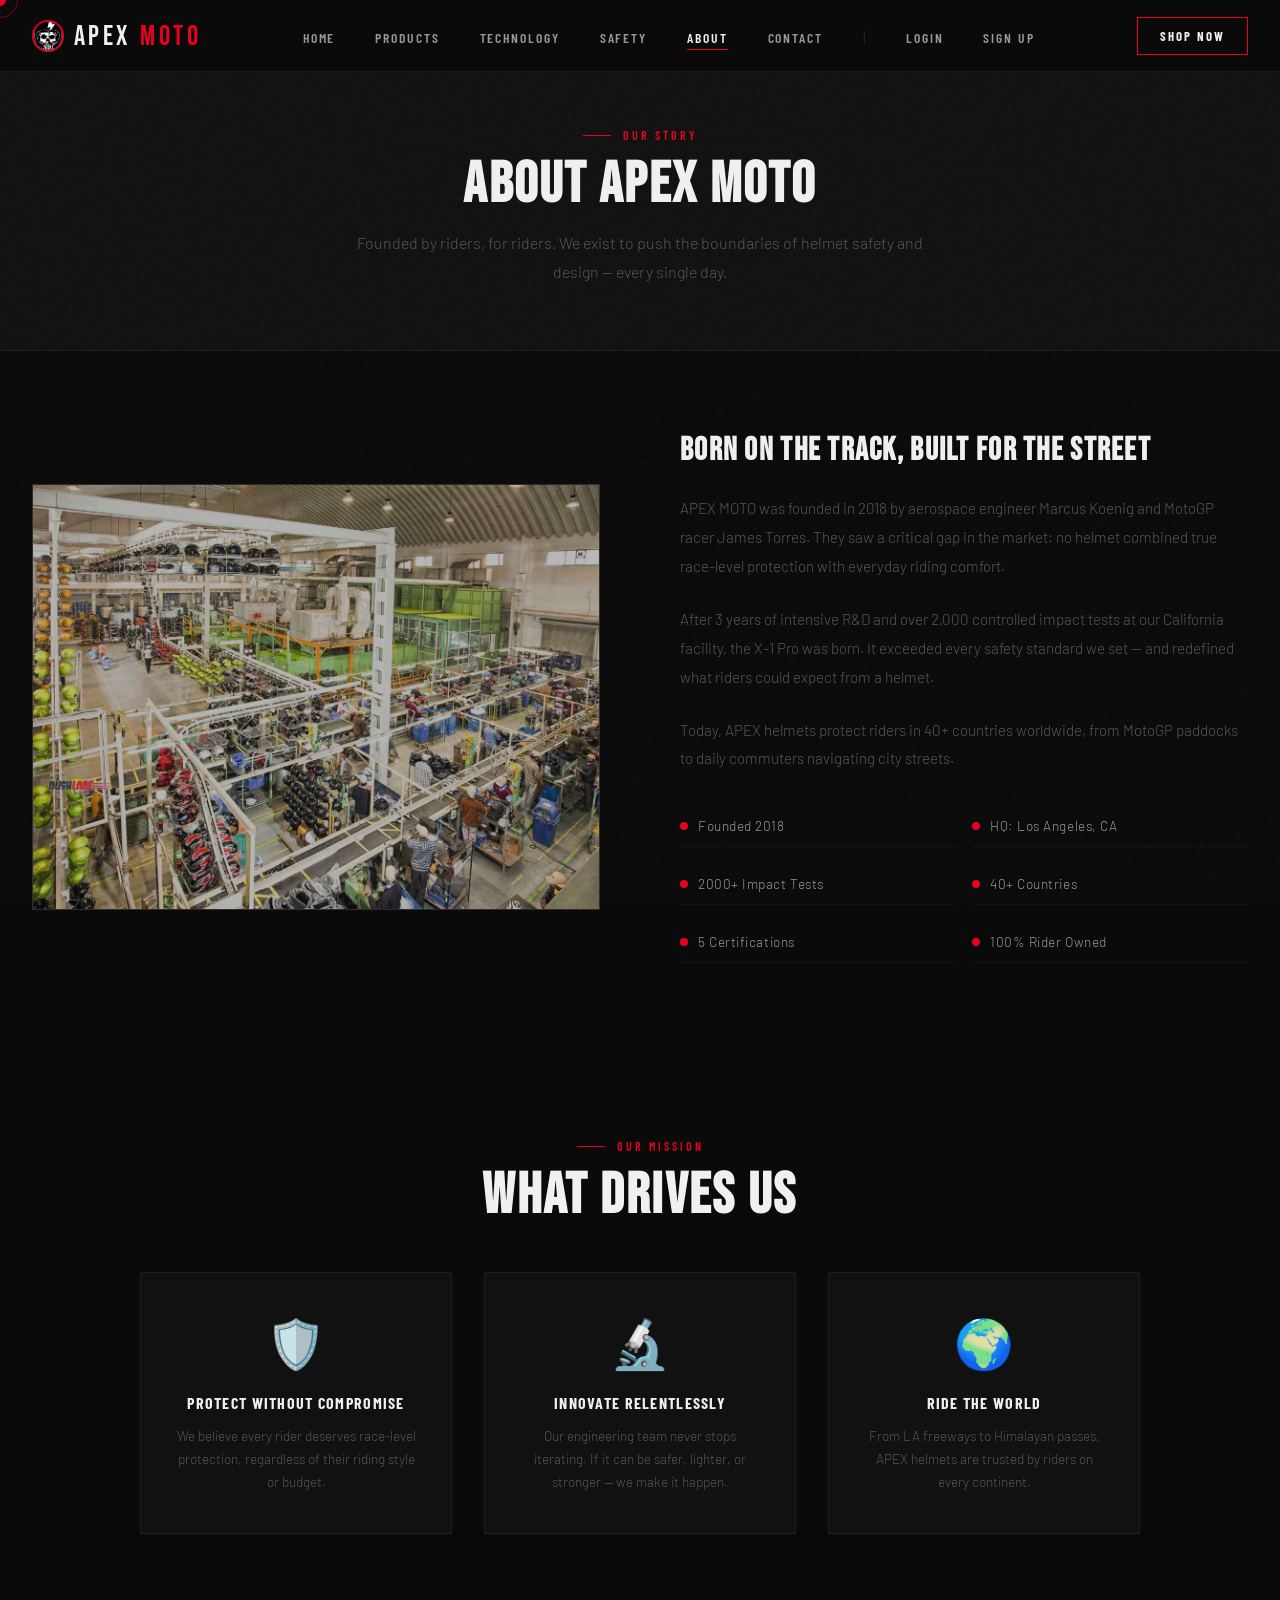
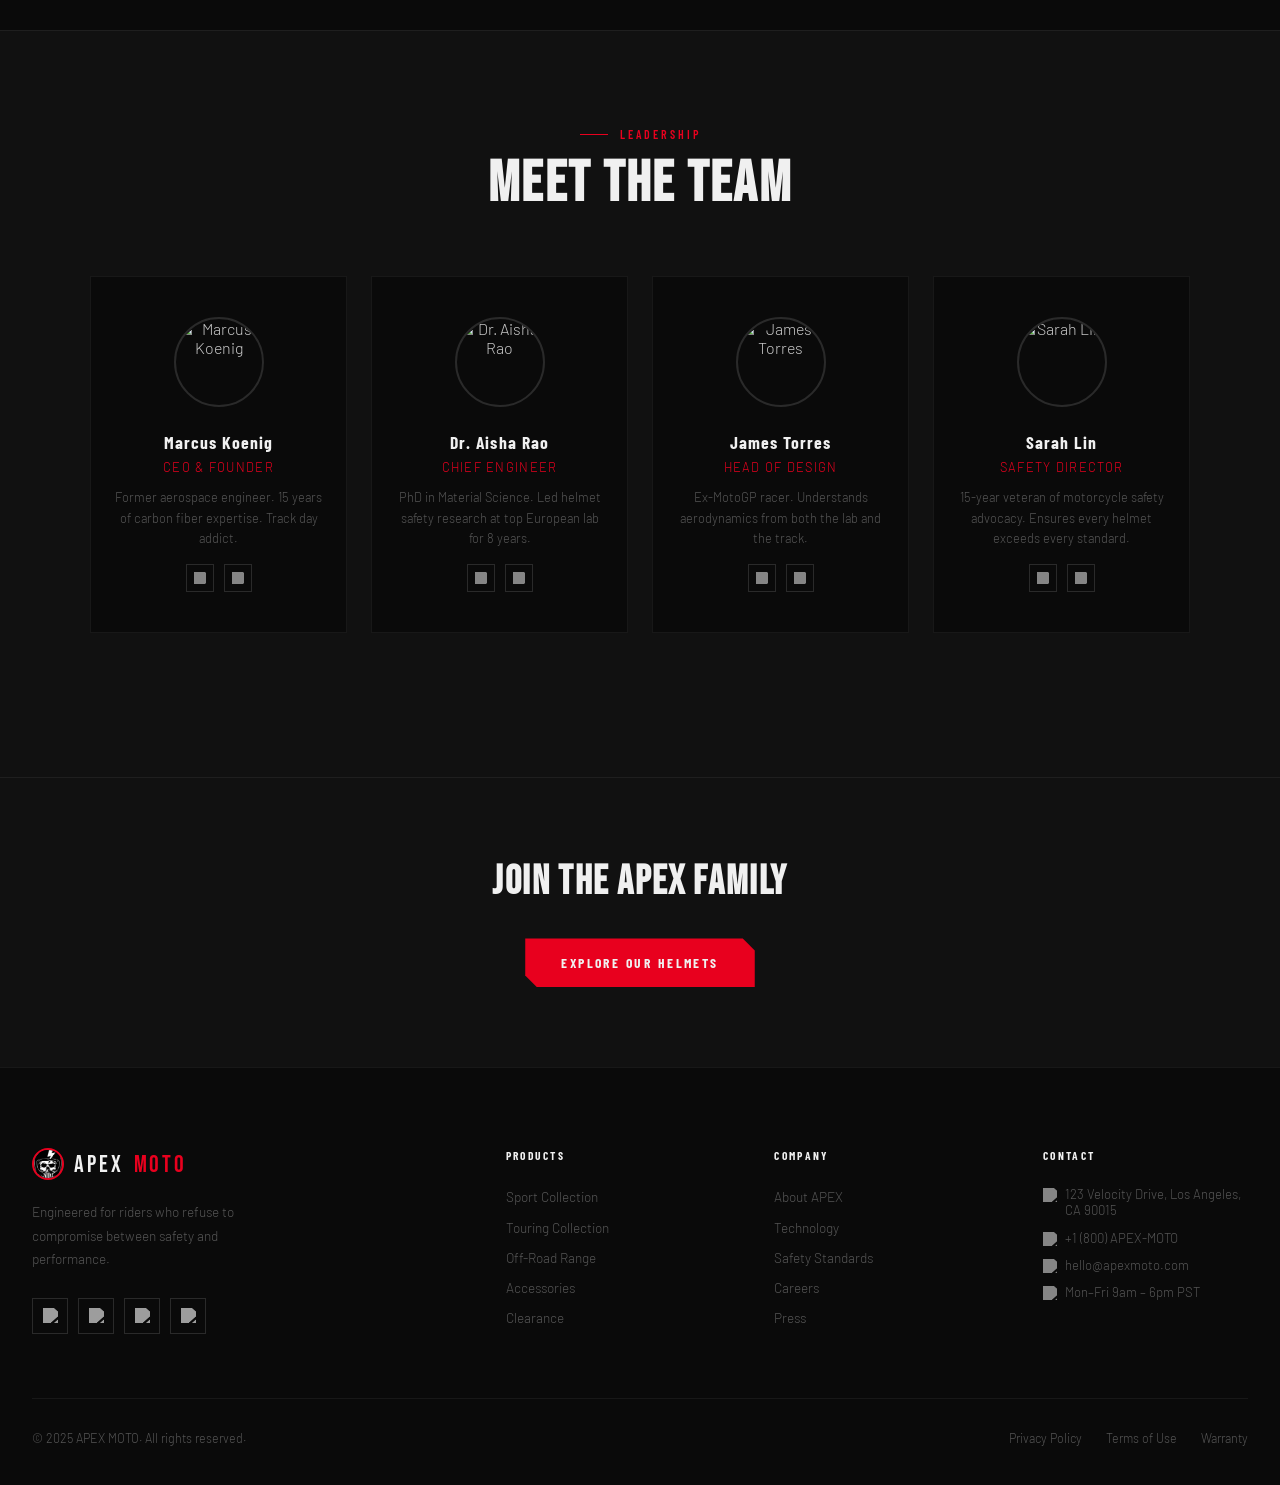
==== about.html @ f7dbe94f "new commit" ====
<!DOCTYPE html>
<html lang="en">
<head>
<meta charset="UTF-8">
<meta name="viewport" content="width=device-width, initial-scale=1.0">
<title>APEX MOTO — About</title>
<link rel="preconnect" href="https://fonts.googleapis.com">
<link href="https://fonts.googleapis.com/css2?family=Bebas+Neue&family=Barlow:ital,wght@0,300;0,400;0,500;0,600;1,300&family=Barlow+Condensed:wght@400;600;700&display=swap" rel="stylesheet">
<style>
*, *::before, *::after { box-sizing: border-box; margin: 0; padding: 0; }

:root {
  --black:      #0a0a0a;
  --black2:     #111111;
  --black3:     #1a1a1a;
  --gray-dark:  #2a2a2a;
  --gray-mid:   #555;
  --gray-light: #999;
  --gray-text:  #c8c8c8;
  --white:      #f0f0f0;
  --red:        #e8001e;
  --red-glow:   rgba(232,0,30,0.25);
  --blue:       #0066ff;
  --font-display: 'Bebas Neue', sans-serif;
  --font-cond:    'Barlow Condensed', sans-serif;
  --font-body:    'Barlow', sans-serif;
  --nav-h: 72px;
  --ease: cubic-bezier(0.16, 1, 0.3, 1);
}

html { scroll-behavior: smooth; font-size: 16px; }

body {
  background: var(--black);
  color: var(--gray-text);
  font-family: var(--font-body);
  font-weight: 300;
  overflow-x: hidden;
  cursor: none;
}

#cursor {
  position: fixed; top: 0; left: 0;
  width: 12px; height: 12px;
  background: var(--red);
  border-radius: 100%;
  pointer-events: none;
  z-index: 9999;
  transform: translate(-50%, -50%);
  transition: width 0.2s var(--ease), height 0.2s var(--ease);
}
#cursor-ring {
  position: fixed; top: 0; left: 0;
  width: 36px; height: 36px;
  border: 1px solid rgba(232,0,30,0.5);
  border-radius: 100%;
  pointer-events: none;
  z-index: 9998;
  transform: translate(-50%, -50%);
  transition: transform 0.12s var(--ease), width 0.3s var(--ease), height 0.3s var(--ease);
}
body:has(a:hover) #cursor, body:has(button:hover) #cursor { width: 6px; height: 6px; }
body:has(a:hover) #cursor-ring, body:has(button:hover) #cursor-ring { width: 54px; height: 54px; border-color: var(--red); }

.container { max-width: 1280px; margin: 0 auto; padding: 0 2rem; }
img { display: block; max-width: 100%; }

body::before {
  content: '';
  position: fixed; inset: 0;
  background-image: url("data:image/svg+xml,%3Csvg viewBox='0 0 200 200' xmlns='http://www.w3.org/2000/svg'%3E%3Cfilter id='n'%3E%3CfeTurbulence type='fractalNoise' baseFrequency='0.75' numOctaves='4' stitchTiles='stitch'/%3E%3C/filter%3E%3Crect width='100%25' height='100%25' filter='url(%23n)' opacity='1'/%3E%3C/svg%3E");
  opacity: 0.025;
  pointer-events: none;
  z-index: 1;
}

/* NAVIGATION */
nav {
  position: fixed; top: 0; left: 0; right: 0;
  height: var(--nav-h);
  z-index: 1000;
  background: rgba(10,10,10,0.92);
  backdrop-filter: blur(16px);
  border-bottom: 1px solid rgba(255,255,255,0.06);
}
.nav-inner { height: var(--nav-h); display: flex; align-items: center; justify-content: space-between; }
.logo {
  font-family: var(--font-display); font-size: 1.75rem;
  letter-spacing: 0.12em; color: var(--white);
  display: flex; align-items: center; gap: 10px;
  text-decoration: none;
}
.logo span { color: var(--red); }
.logo-icon {
  width: 32px; height: 32px;
  border: 2px solid var(--red); border-radius: 50%;
  display: flex; align-items: center; justify-content: center;
  overflow: hidden;
}
.logo-icon img { width: 100%; height: 100%; object-fit: cover; }

.nav-links { display: flex; align-items: center; gap: 2.5rem; list-style: none; }
.nav-links a {
  font-family: var(--font-cond); font-size: 0.85rem;
  font-weight: 600; letter-spacing: 0.14em;
  text-transform: uppercase; color: var(--gray-light);
  position: relative; transition: color 0.25s;
  text-decoration: none;
}
.nav-links a::after {
  content: ''; position: absolute; bottom: -4px; left: 0; right: 0;
  height: 1px; background: var(--red);
  transform: scaleX(0); transform-origin: left;
  transition: transform 0.3s var(--ease);
}
.nav-links a:hover { color: var(--white); }
.nav-links a:hover::after { transform: scaleX(1); }
.nav-links a.active { color: var(--white); }
.nav-links a.active::after { transform: scaleX(1); }
.nav-links .divider { color: var(--gray-dark); margin: 0; pointer-events: none; }

.nav-cta {
  font-family: var(--font-cond); font-size: 0.8rem;
  font-weight: 700; letter-spacing: 0.16em;
  text-transform: uppercase; padding: 10px 22px;
  border: 1px solid var(--red); color: var(--white);
  background: transparent; cursor: pointer;
  text-decoration: none;
  transition: background 0.25s, color 0.25s, box-shadow 0.25s;
  position: relative; overflow: hidden;
}
.nav-cta::before {
  content: ''; position: absolute; inset: 0;
  background: var(--red); transform: translateX(-101%);
  transition: transform 0.3s var(--ease); z-index: -1;
}
.nav-cta:hover::before { transform: translateX(0); }

.hamburger { display: none; flex-direction: column; gap: 5px; background: none; border: none; cursor: pointer; padding: 4px; }
.hamburger span { display: block; width: 26px; height: 2px; background: var(--white); transition: transform 0.3s, opacity 0.3s; }
.hamburger.open span:nth-child(1) { transform: translateY(7px) rotate(45deg); }
.hamburger.open span:nth-child(2) { opacity: 0; }
.hamburger.open span:nth-child(3) { transform: translateY(-7px) rotate(-45deg); }

.mobile-menu {
  display: none; position: fixed; top: var(--nav-h); left: 0; right: 0; bottom: 0;
  background: rgba(10,10,10,0.97); backdrop-filter: blur(20px);
  z-index: 999; flex-direction: column; align-items: center; justify-content: center;
  gap: 2.5rem; opacity: 0; pointer-events: none;
  transition: opacity 0.35s var(--ease);
}
.mobile-menu.open { opacity: 1; pointer-events: auto; }
.mobile-menu a {
  font-family: var(--font-display); font-size: 3rem;
  letter-spacing: 0.1em; color: var(--white);
  transition: color 0.2s; text-decoration: none;
}
.mobile-menu a:hover { color: var(--red); }

/* PAGE HEADER */
.page-header {
  padding: 8rem 0 4rem; text-align: center;
  background: var(--black2);
  border-bottom: 1px solid rgba(255,255,255,0.06);
}
.section-label {
  font-family: var(--font-cond); font-size: 0.75rem;
  font-weight: 600; letter-spacing: 0.25em;
  text-transform: uppercase; color: var(--red);
  display: flex; align-items: center; gap: 12px;
  margin-bottom: 1rem; justify-content: center;
}
.section-label::before { content: ''; width: 28px; height: 1px; background: var(--red); }
.section-title {
  font-family: var(--font-display);
  font-size: clamp(2.5rem, 4.5vw, 4rem);
  line-height: 0.95; letter-spacing: 0.04em;
  color: var(--white); margin-bottom: 1rem;
}
.page-header p { font-size: 1rem; line-height: 1.8; color: var(--gray-mid); max-width: 600px; margin: 0 auto; }

/* ABOUT STORY */
.about-story {
  padding: 5rem 0; background: var(--black);
}
.about-grid {
  display: grid; grid-template-columns: 1fr 1fr;
  gap: 5rem; align-items: center;
}
.about-image {
  background: var(--black3);
  border: 1px solid rgba(255,255,255,0.08);
  aspect-ratio: 4/3; overflow: hidden;
  position: relative;
}
.about-image img {
  width: 100%; height: 100%;
  object-fit: cover; opacity: 0.7;
  transition: opacity 0.6s, transform 0.6s;
}
.about-image:hover img { opacity: 1; transform: scale(1.03); }
.about-image::after {
  content: ''; position: absolute; inset: 0;
  border: 1px solid var(--red);
  opacity: 0; transition: opacity 0.4s;
  pointer-events: none;
}
.about-image:hover::after { opacity: 0.5; }

.about-text h3 {
  font-family: var(--font-display); font-size: 2rem;
  color: var(--white); letter-spacing: 0.04em;
  margin-bottom: 1.5rem;
}
.about-text p {
  font-size: 0.95rem; line-height: 1.9;
  color: var(--gray-mid); margin-bottom: 1.5rem;
}
.about-highlights {
  display: grid; grid-template-columns: 1fr 1fr;
  gap: 1rem; margin-top: 2rem;
}
.highlight-item {
  display: flex; align-items: center; gap: 10px;
  padding: 0.75rem 0;
  border-bottom: 1px solid rgba(255,255,255,0.04);
}
.highlight-dot {
  width: 8px; height: 8px;
  background: var(--red); border-radius: 50%;
  flex-shrink: 0;
}
.highlight-text {
  font-size: 0.85rem; color: var(--gray-light);
  letter-spacing: 0.04em;
}

/* TEAM SECTION */
.team-section {
  padding: 6rem 0; background: var(--black2);
  text-align: center;
  border-top: 1px solid rgba(255,255,255,0.06);
}
.team-grid {
  display: grid; grid-template-columns: repeat(4, 1fr);
  gap: 1.5rem; padding: 3rem 0;
  max-width: 1100px; margin: 0 auto;
}
.team-card {
  background: var(--black);
  border: 1px solid rgba(255,255,255,0.06);
  padding: 2.5rem 1.5rem; text-align: center;
  transition: border-color 0.3s, transform 0.3s;
  position: relative; overflow: hidden;
}
.team-card::before {
  content: ''; position: absolute; top: 0; left: 0; right: 0;
  height: 3px; background: var(--red);
  transform: scaleX(0); transform-origin: left;
  transition: transform 0.4s var(--ease);
}
.team-card:hover {
  border-color: rgba(232,0,30,0.3);
  transform: translateY(-6px);
}
.team-card:hover::before { transform: scaleX(1); }
.team-avatar {
  width: 90px; height: 90px;
  border: 2px solid var(--gray-dark);
  border-radius: 50%;
  margin: 0 auto 1.5rem; overflow: hidden;
  transition: border-color 0.3s;
}
.team-card:hover .team-avatar { border-color: var(--red); }
.team-avatar img { width: 100%; height: 100%; object-fit: cover; }
.team-card h4 {
  font-family: var(--font-cond); font-size: 1.1rem;
  font-weight: 700; letter-spacing: 0.06em;
  color: var(--white); margin-bottom: 6px;
}
.team-card .role {
  font-size: 0.8rem; color: var(--red);
  letter-spacing: 0.1em; text-transform: uppercase;
  margin-bottom: 0.75rem;
}
.team-card .bio {
  font-size: 0.8rem; color: var(--gray-mid);
  line-height: 1.6;
}
.team-social {
  display: flex; justify-content: center; gap: 10px;
  margin-top: 1rem;
}
.team-social a {
  width: 28px; height: 28px;
  border: 1px solid var(--gray-dark);
  display: flex; align-items: center; justify-content: center;
  transition: border-color 0.2s;
}
.team-social a:hover { border-color: var(--red); }
.team-social img { width: 12px; height: 12px; filter: brightness(0) invert(1); opacity: 0.5; }

/* MISSION */
.mission-section {
  padding: 6rem 0; background: var(--black);
  text-align: center;
}
.mission-grid {
  display: grid; grid-template-columns: repeat(3, 1fr);
  gap: 2rem; max-width: 1000px; margin: 3rem auto 0;
}
.mission-card {
  background: var(--black2);
  border: 1px solid rgba(255,255,255,0.06);
  padding: 2.5rem 2rem; text-align: center;
  transition: border-color 0.3s;
}
.mission-card:hover { border-color: rgba(232,0,30,0.3); }
.mission-icon {
  font-size: 3rem; margin-bottom: 1.25rem;
}
.mission-card h4 {
  font-family: var(--font-cond); font-size: 1rem;
  font-weight: 700; letter-spacing: 0.08em;
  text-transform: uppercase; color: var(--white);
  margin-bottom: 0.75rem;
}
.mission-card p {
  font-size: 0.85rem; color: var(--gray-mid);
  line-height: 1.7;
}

/* CTA */
.about-cta {
  padding: 5rem 2rem; text-align: center;
  background: var(--black2);
  border-top: 1px solid rgba(255,255,255,0.06);
}
.about-cta h3 {
  font-family: var(--font-display); font-size: 2.5rem;
  color: var(--white); letter-spacing: 0.04em; margin-bottom: 2rem;
}
.btn-primary {
  font-family: var(--font-cond); font-size: 0.85rem;
  font-weight: 700; letter-spacing: 0.18em;
  text-transform: uppercase; padding: 16px 36px;
  background: var(--red); color: var(--white);
  border: none; cursor: pointer; text-decoration: none;
  display: inline-flex; align-items: center; justify-content: center;
  clip-path: polygon(0 0, calc(100% - 12px) 0, 100% 12px, 100% 100%, 12px 100%, 0 calc(100% - 12px));
  transition: transform 0.2s, box-shadow 0.3s;
}
.btn-primary:hover { transform: translateY(-2px); box-shadow: 0 8px 40px var(--red-glow); }

/* FOOTER */
footer {
  background: var(--black); border-top: 1px solid rgba(255,255,255,0.06);
  padding: 5rem 2rem 2.5rem;
}
.footer-grid { display: grid; grid-template-columns: 2fr 1fr 1fr 1fr; gap: 4rem; max-width: 1280px; margin: 0 auto; }
.footer-brand .logo { margin-bottom: 1.25rem; font-size: 1.5rem; }
.footer-tagline { font-size: 0.85rem; line-height: 1.7; color: var(--gray-mid); max-width: 260px; margin-bottom: 1.75rem; }
.social-links { display: flex; gap: 10px; }
.social-link {
  width: 36px; height: 36px; border: 1px solid var(--gray-dark);
  display: flex; align-items: center; justify-content: center;
  transition: border-color 0.25s, color 0.25s, background 0.25s;
}
.social-link:hover { border-color: var(--red); background: rgba(232,0,30,0.1); }
.social-link img { width: 15px; height: 15px; object-fit: contain; filter: brightness(0) invert(1); opacity: 0.6; }
.social-link:hover img { opacity: 1; }
.footer-heading {
  font-family: var(--font-cond); font-size: 0.72rem;
  font-weight: 700; letter-spacing: 0.2em; text-transform: uppercase;
  color: var(--white); margin-bottom: 1.5rem;
}
.footer-links { list-style: none; display: flex; flex-direction: column; gap: 0.7rem; }
.footer-links a { font-size: 0.85rem; color: var(--gray-mid); transition: color 0.2s; text-decoration: none; }
.footer-links a:hover { color: var(--white); }
.footer-contact { display: flex; flex-direction: column; gap: 0.7rem; }
.contact-item { font-size: 0.82rem; color: var(--gray-mid); display: flex; align-items: flex-start; gap: 8px; }
.contact-item img { width: 14px; height: 14px; object-fit: contain; filter: brightness(0) invert(1); opacity: 0.5; flex-shrink: 0; margin-top: 2px; }
.footer-bottom {
  display: flex; justify-content: space-between; align-items: center;
  border-top: 1px solid rgba(255,255,255,0.06);
  padding-top: 2rem; margin-top: 4rem;
  max-width: 1280px; margin-left: auto; margin-right: auto;
  flex-wrap: wrap; gap: 1rem;
}
.footer-copy { font-size: 0.78rem; color: var(--gray-mid); }
.footer-legal { display: flex; gap: 1.5rem; }
.footer-legal a { font-size: 0.78rem; color: var(--gray-mid); transition: color 0.2s; text-decoration: none; }
.footer-legal a:hover { color: var(--white); }

#progress-bar {
  position: fixed; top: 0; left: 0; right: 0;
  height: 3px; background: var(--red);
  transform-origin: left; transform: scaleX(0);
  z-index: 1001; transition: transform 0.1s linear;
}
#back-top {
  position: fixed; bottom: 2rem; right: 2rem;
  width: 44px; height: 44px;
  background: var(--red); border: none; cursor: pointer;
  opacity: 0; pointer-events: none;
  transition: opacity 0.3s, transform 0.3s;
  z-index: 900;
  clip-path: polygon(0 0, calc(100% - 8px) 0, 100% 8px, 100% 100%, 8px 100%, 0 calc(100% - 8px));
}
#back-top.visible { opacity: 1; pointer-events: auto; }
#back-top:hover { transform: translateY(-3px); }
#back-top img { width: 16px; height: 16px; object-fit: contain; filter: brightness(0) invert(1); }

#loader {
  position: fixed; inset: 0; background: var(--black);
  z-index: 9999; display: flex; flex-direction: column;
  align-items: center; justify-content: center; gap: 2rem;
  transition: opacity 0.6s var(--ease), visibility 0.6s;
}
#loader.hidden { opacity: 0; visibility: hidden; pointer-events: none; }
.loader-logo { font-family: var(--font-display); font-size: 2.5rem; letter-spacing: 0.2em; color: var(--white); }
.loader-logo span { color: var(--red); }
.loader-bar-wrap { width: 240px; height: 2px; background: var(--gray-dark); overflow: hidden; }
.loader-bar { height: 100%; background: var(--red); animation: load 1.6s ease-out forwards; }
@keyframes load { from{width:0} to{width:100%} }
.loader-pct { font-family: var(--font-cond); font-size: 0.75rem; letter-spacing: 0.2em; color: var(--gray-mid); }

@media (max-width: 1100px) { .team-grid { grid-template-columns: repeat(2, 1fr); } .footer-grid { grid-template-columns: 1fr 1fr; gap: 2.5rem; } }
@media (max-width: 900px) { .about-grid { grid-template-columns: 1fr; gap: 3rem; } .mission-grid { grid-template-columns: 1fr; } }
@media (max-width: 768px) { .nav-links, .nav-cta { display: none; } .hamburger { display: flex; } .mobile-menu { display: flex; } .team-grid { grid-template-columns: 1fr; } .footer-grid { grid-template-columns: 1fr; gap: 2rem; } .about-highlights { grid-template-columns: 1fr; } }
</style>
</head>
<body>

<div id="loader">
  <div class="loader-logo">APEX<span>MOTO</span></div>
  <div class="loader-bar-wrap"><div class="loader-bar"></div></div>
  <div class="loader-pct" id="loader-pct">LOADING... 0%</div>
</div>

<div id="progress-bar"></div>
<div id="cursor"></div>
<div id="cursor-ring"></div>

<button id="back-top" onclick="window.scrollTo({top:0,behavior:'smooth'})">
  <img src="https://img.icons8.com/ios-filled/50/FFFFFF/up--v1.png" alt="Back to top" width="16" height="16">
</button>

<!-- NAVIGATION -->
<nav id="navbar">
  <div class="container nav-inner">
    <a href="index.html" class="logo">
      <div class="logo-icon"><img src="324de0b751c300f7d9ca067d395275a6.png" alt="APEX Logo" width="20" height="20"></div>
      APEX<span>MOTO</span>
    </a>
    <ul class="nav-links">
      <li><a href="index.html">Home</a></li>
      <li><a href="products.html">Products</a></li>
      <li><a href="technology.html">Technology</a></li>
      <li><a href="safety.html">Safety</a></li>
      <li><a href="about.html" class="active">About</a></li>
      <li><a href="contact.html">Contact</a></li>
      <li><span class="divider">|</span></li>
      <li><a href="login.html">Login</a></li>
      <li><a href="signup.html">Sign Up</a></li>
    </ul>
    <a href="products.html" class="nav-cta">Shop Now</a>
    <button class="hamburger" id="hamburger"><span></span><span></span><span></span></button>
  </div>
</nav>
<div class="mobile-menu" id="mobileMenu">
  <a href="index.html">Home</a>
  <a href="products.html">Products</a>
  <a href="technology.html">Technology</a>
  <a href="safety.html">Safety</a>
  <a href="about.html">About</a>
  <a href="contact.html">Contact</a>
  <a href="login.html">Login</a>
  <a href="signup.html">Sign Up</a>
  <a href="cart.html">Cart</a>
</div>

<!-- PAGE HEADER -->
<div class="page-header">
  <div class="container">
    <div class="section-label">Our Story</div>
    <h2 class="section-title">About APEX MOTO</h2>
    <p>Founded by riders, for riders. We exist to push the boundaries of helmet safety and design — every single day.</p>
  </div>
</div>

<!-- ABOUT STORY -->
<div class="about-story">
  <div class="container">
    <div class="about-grid">
      <div class="about-image">
        <img src="studds-helmet-plant-asia-2.jpg.jpeg" alt="APEX MOTO Team & Factory" width="600" height="450" loading="lazy">
      </div>
      <div class="about-text">
        <h3>Born on the Track, Built for the Street</h3>
        <p>APEX MOTO was founded in 2018 by aerospace engineer Marcus Koenig and MotoGP racer James Torres. They saw a critical gap in the market: no helmet combined true race-level protection with everyday riding comfort.</p>
        <p>After 3 years of intensive R&D and over 2,000 controlled impact tests at our California facility, the X-1 Pro was born. It exceeded every safety standard we set — and redefined what riders could expect from a helmet.</p>
        <p>Today, APEX helmets protect riders in 40+ countries worldwide, from MotoGP paddocks to daily commuters navigating city streets.</p>
        <div class="about-highlights">
          <div class="highlight-item"><span class="highlight-dot"></span><span class="highlight-text">Founded 2018</span></div>
          <div class="highlight-item"><span class="highlight-dot"></span><span class="highlight-text">HQ: Los Angeles, CA</span></div>
          <div class="highlight-item"><span class="highlight-dot"></span><span class="highlight-text">2000+ Impact Tests</span></div>
          <div class="highlight-item"><span class="highlight-dot"></span><span class="highlight-text">40+ Countries</span></div>
          <div class="highlight-item"><span class="highlight-dot"></span><span class="highlight-text">5 Certifications</span></div>
          <div class="highlight-item"><span class="highlight-dot"></span><span class="highlight-text">100% Rider Owned</span></div>
        </div>
      </div>
    </div>
  </div>
</div>

<!-- MISSION -->
<div class="mission-section">
  <div class="container">
    <div class="section-label">Our Mission</div>
    <h2 class="section-title">What Drives Us</h2>
    <div class="mission-grid">
      <div class="mission-card">
        <div class="mission-icon">🛡️</div>
        <h4>Protect Without Compromise</h4>
        <p>We believe every rider deserves race-level protection, regardless of their riding style or budget.</p>
      </div>
      <div class="mission-card">
        <div class="mission-icon">🔬</div>
        <h4>Innovate Relentlessly</h4>
        <p>Our engineering team never stops iterating. If it can be safer, lighter, or stronger — we make it happen.</p>
      </div>
      <div class="mission-card">
        <div class="mission-icon">🌍</div>
        <h4>Ride the World</h4>
        <p>From LA freeways to Himalayan passes, APEX helmets are trusted by riders on every continent.</p>
      </div>
    </div>
  </div>
</div>

<!-- TEAM -->
<div class="team-section">
  <div class="container">
    <div class="section-label">Leadership</div>
    <h2 class="section-title">Meet the Team</h2>
  </div>
  <div class="team-grid">
    <div class="team-card">
      <div class="team-avatar">
        <img src="https://images.unsplash.com/photo-1507003211169-0a1dd7228f2d?w=160&h=160&fit=crop&auto=format" alt="Marcus Koenig" width="90" height="90" loading="lazy">
      </div>
      <h4>Marcus Koenig</h4>
      <div class="role">CEO & Founder</div>
      <p class="bio">Former aerospace engineer. 15 years of carbon fiber expertise. Track day addict.</p>
      <div class="team-social">
        <a href="#"><img src="https://img.icons8.com/ios-filled/50/FFFFFF/linkedin.png" alt="LinkedIn" width="12" height="12"></a>
        <a href="#"><img src="https://img.icons8.com/ios-filled/50/FFFFFF/x.png" alt="X" width="12" height="12"></a>
      </div>
    </div>
    <div class="team-card">
      <div class="team-avatar">
        <img src="https://images.unsplash.com/photo-1494790108377-be9c29b29330?w=160&h=160&fit=crop&auto=format" alt="Dr. Aisha Rao" width="90" height="90" loading="lazy">
      </div>
      <h4>Dr. Aisha Rao</h4>
      <div class="role">Chief Engineer</div>
      <p class="bio">PhD in Material Science. Led helmet safety research at top European lab for 8 years.</p>
      <div class="team-social">
        <a href="#"><img src="https://img.icons8.com/ios-filled/50/FFFFFF/linkedin.png" alt="LinkedIn" width="12" height="12"></a>
        <a href="#"><img src="https://img.icons8.com/ios-filled/50/FFFFFF/x.png" alt="X" width="12" height="12"></a>
      </div>
    </div>
    <div class="team-card">
      <div class="team-avatar">
        <img src="https://images.unsplash.com/photo-1500648767791-00dcc994a43e?w=160&h=160&fit=crop&auto=format" alt="James Torres" width="90" height="90" loading="lazy">
      </div>
      <h4>James Torres</h4>
      <div class="role">Head of Design</div>
      <p class="bio">Ex-MotoGP racer. Understands aerodynamics from both the lab and the track.</p>
      <div class="team-social">
        <a href="#"><img src="https://img.icons8.com/ios-filled/50/FFFFFF/linkedin.png" alt="LinkedIn" width="12" height="12"></a>
        <a href="#"><img src="https://img.icons8.com/ios-filled/50/FFFFFF/x.png" alt="X" width="12" height="12"></a>
      </div>
    </div>
    <div class="team-card">
      <div class="team-avatar">
        <img src="https://images.unsplash.com/photo-1438761681033-6461ffad8d80?w=160&h=160&fit=crop&auto=format" alt="Sarah Lin" width="90" height="90" loading="lazy">
      </div>
      <h4>Sarah Lin</h4>
      <div class="role">Safety Director</div>
      <p class="bio">15-year veteran of motorcycle safety advocacy. Ensures every helmet exceeds every standard.</p>
      <div class="team-social">
        <a href="#"><img src="https://img.icons8.com/ios-filled/50/FFFFFF/linkedin.png" alt="LinkedIn" width="12" height="12"></a>
        <a href="#"><img src="https://img.icons8.com/ios-filled/50/FFFFFF/x.png" alt="X" width="12" height="12"></a>
      </div>
    </div>
  </div>
</div>

<!-- CTA -->
<div class="about-cta">
  <h3>Join the APEX Family</h3>
  <a href="products.html" class="btn-primary">Explore Our Helmets</a>
</div>

<!-- FOOTER -->
<footer>
  <div class="footer-grid">
    <div class="footer-brand">
      <a href="index.html" class="logo">
        <div class="logo-icon"><img src="324de0b751c300f7d9ca067d395275a6.png" alt="APEX Logo" width="20" height="20"></div>
        APEX<span>MOTO</span>
      </a>
      <p class="footer-tagline">Engineered for riders who refuse to compromise between safety and performance.</p>
      <div class="social-links">
        <a href="#" class="social-link"><img src="https://img.icons8.com/ios-filled/50/FFFFFF/instagram-new.png" alt="Instagram" width="15" height="15"></a>
        <a href="#" class="social-link"><img src="https://img.icons8.com/ios-filled/50/FFFFFF/x.png" alt="X" width="15" height="15"></a>
        <a href="#" class="social-link"><img src="https://img.icons8.com/ios-filled/50/FFFFFF/youtube-play.png" alt="YouTube" width="15" height="15"></a>
        <a href="#" class="social-link"><img src="https://img.icons8.com/ios-filled/50/FFFFFF/facebook-new.png" alt="Facebook" width="15" height="15"></a>
      </div>
    </div>
    <div>
      <div class="footer-heading">Products</div>
      <ul class="footer-links">
        <li><a href="products.html">Sport Collection</a></li>
        <li><a href="products.html">Touring Collection</a></li>
        <li><a href="products.html">Off-Road Range</a></li>
        <li><a href="#">Accessories</a></li>
        <li><a href="#">Clearance</a></li>
      </ul>
    </div>
    <div>
      <div class="footer-heading">Company</div>
      <ul class="footer-links">
        <li><a href="about.html">About APEX</a></li>
        <li><a href="technology.html">Technology</a></li>
        <li><a href="safety.html">Safety Standards</a></li>
        <li><a href="#">Careers</a></li>
        <li><a href="#">Press</a></li>
      </ul>
    </div>
    <div>
      <div class="footer-heading">Contact</div>
      <div class="footer-contact">
        <div class="contact-item"><img src="https://img.icons8.com/ios-filled/50/e8001e/marker.png" alt="Location" width="14" height="14"> 123 Velocity Drive, Los Angeles, CA 90015</div>
        <div class="contact-item"><img src="https://img.icons8.com/ios-filled/50/e8001e/phone.png" alt="Phone" width="14" height="14"> +1 (800) APEX-MOTO</div>
        <div class="contact-item"><img src="https://img.icons8.com/ios-filled/50/e8001e/email.png" alt="Email" width="14" height="14"> hello@apexmoto.com</div>
        <div class="contact-item"><img src="https://img.icons8.com/ios-filled/50/e8001e/clock.png" alt="Hours" width="14" height="14"> Mon–Fri 9am – 6pm PST</div>
      </div>
    </div>
  </div>
  <div class="footer-bottom">
    <div class="footer-copy">© 2025 APEX MOTO. All rights reserved.</div>
    <div class="footer-legal"><a href="#">Privacy Policy</a><a href="#">Terms of Use</a><a href="#">Warranty</a></div>
  </div>
</footer>

<script>
(function() {
  const loader = document.getElementById('loader');
  const pct = document.getElementById('loader-pct');
  let p = 0;
  const interval = setInterval(() => {
    p = Math.min(p + Math.random() * 18, 99);
    pct.textContent = 'LOADING... ' + Math.round(p) + '%';
  }, 120);
  window.addEventListener('load', () => {
    clearInterval(interval);
    pct.textContent = 'LOADING... 100%';
    setTimeout(() => loader.classList.add('hidden'), 400);
  });
  setTimeout(() => loader.classList.add('hidden'), 2200);
})();

const cursor = document.getElementById('cursor');
const ring = document.getElementById('cursor-ring');
let cx = 0, cy = 0, rx = 0, ry = 0;
document.addEventListener('mousemove', e => { cx = e.clientX; cy = e.clientY; cursor.style.left = cx + 'px'; cursor.style.top = cy + 'px'; });
function animRing() { rx += (cx - rx) * 0.14; ry += (cy - ry) * 0.14; ring.style.left = rx + 'px'; ring.style.top = ry + 'px'; requestAnimationFrame(animRing); }
animRing();

const progressBar = document.getElementById('progress-bar');
const backTop = document.getElementById('back-top');
window.addEventListener('scroll', () => {
  const scrolled = window.scrollY;
  const docH = document.documentElement.scrollHeight - window.innerHeight;
  progressBar.style.transform = `scaleX(${docH > 0 ? scrolled / docH : 0})`;
  backTop.classList.toggle('visible', scrolled > 400);
});

const hamburger = document.getElementById('hamburger');
const mobileMenu = document.getElementById('mobileMenu');
hamburger.addEventListener('click', () => { hamburger.classList.toggle('open'); mobileMenu.classList.toggle('open'); });
</script>
</body>
</html>
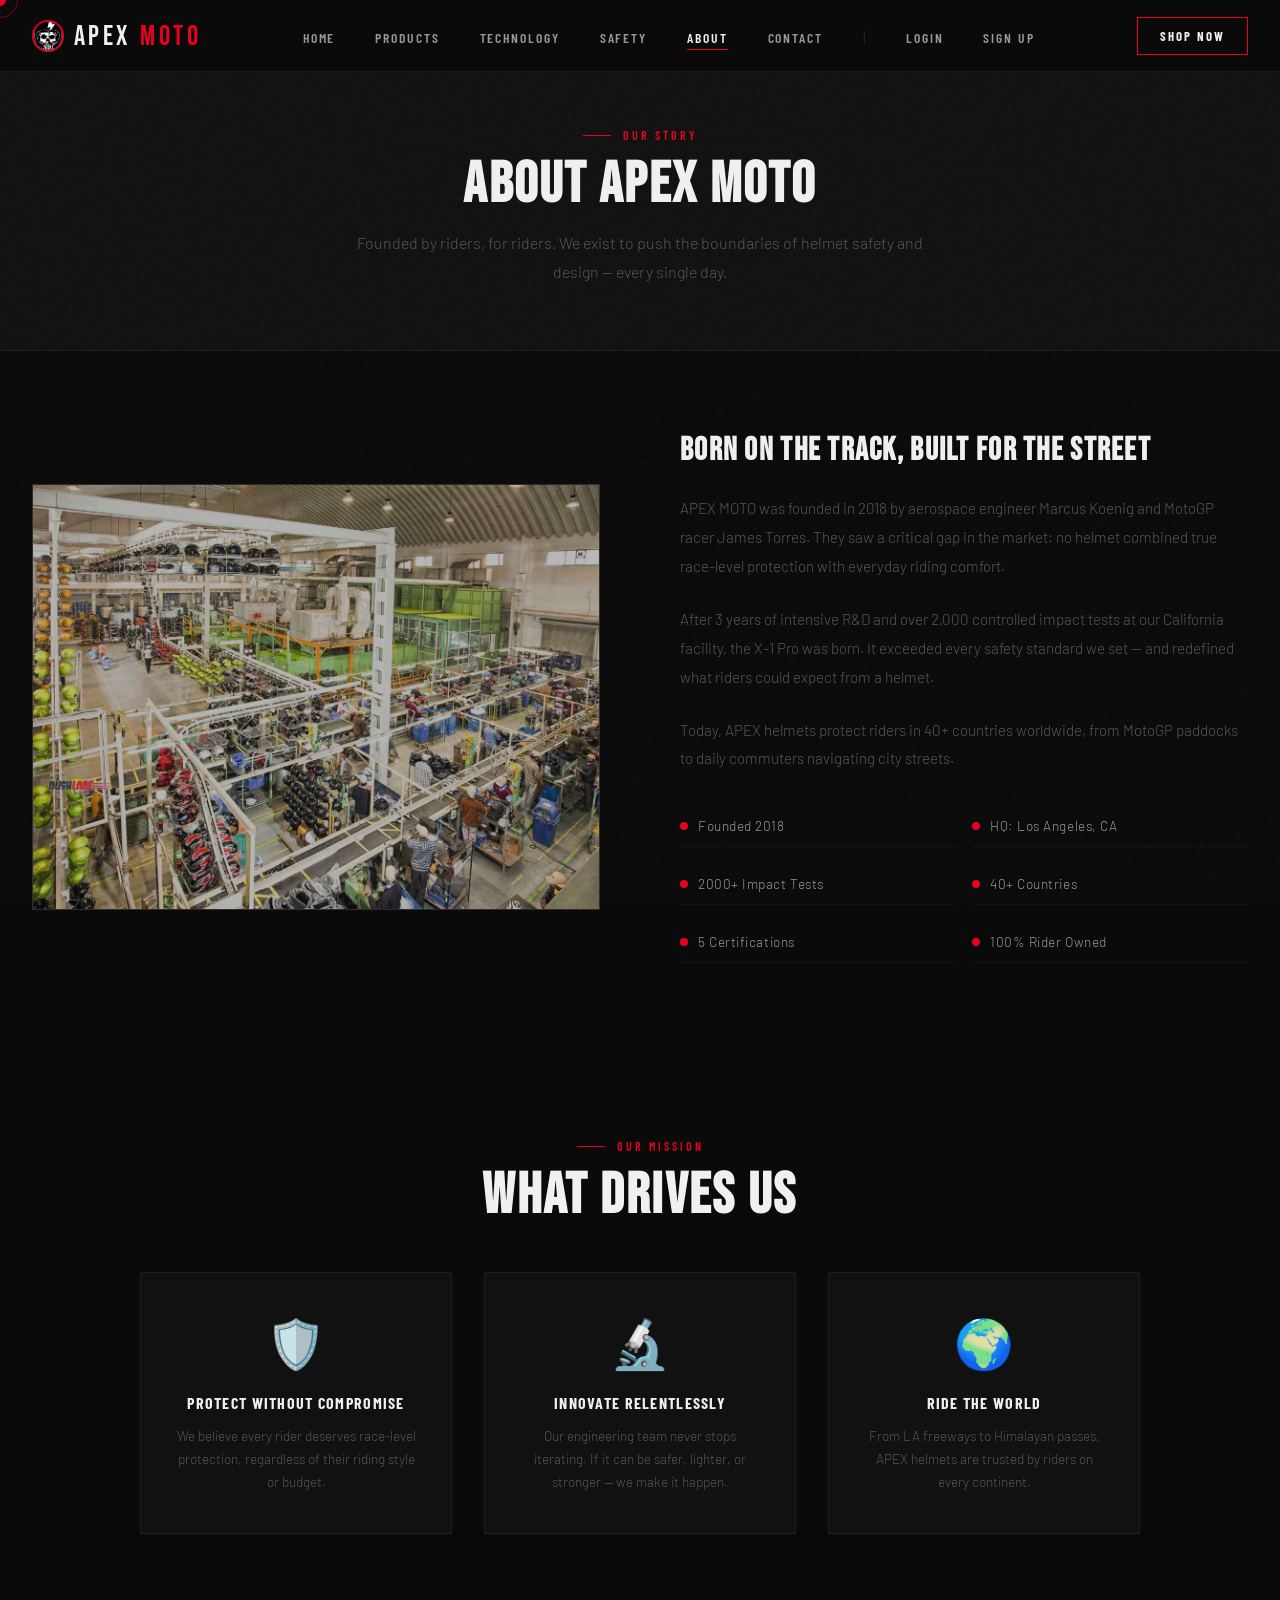
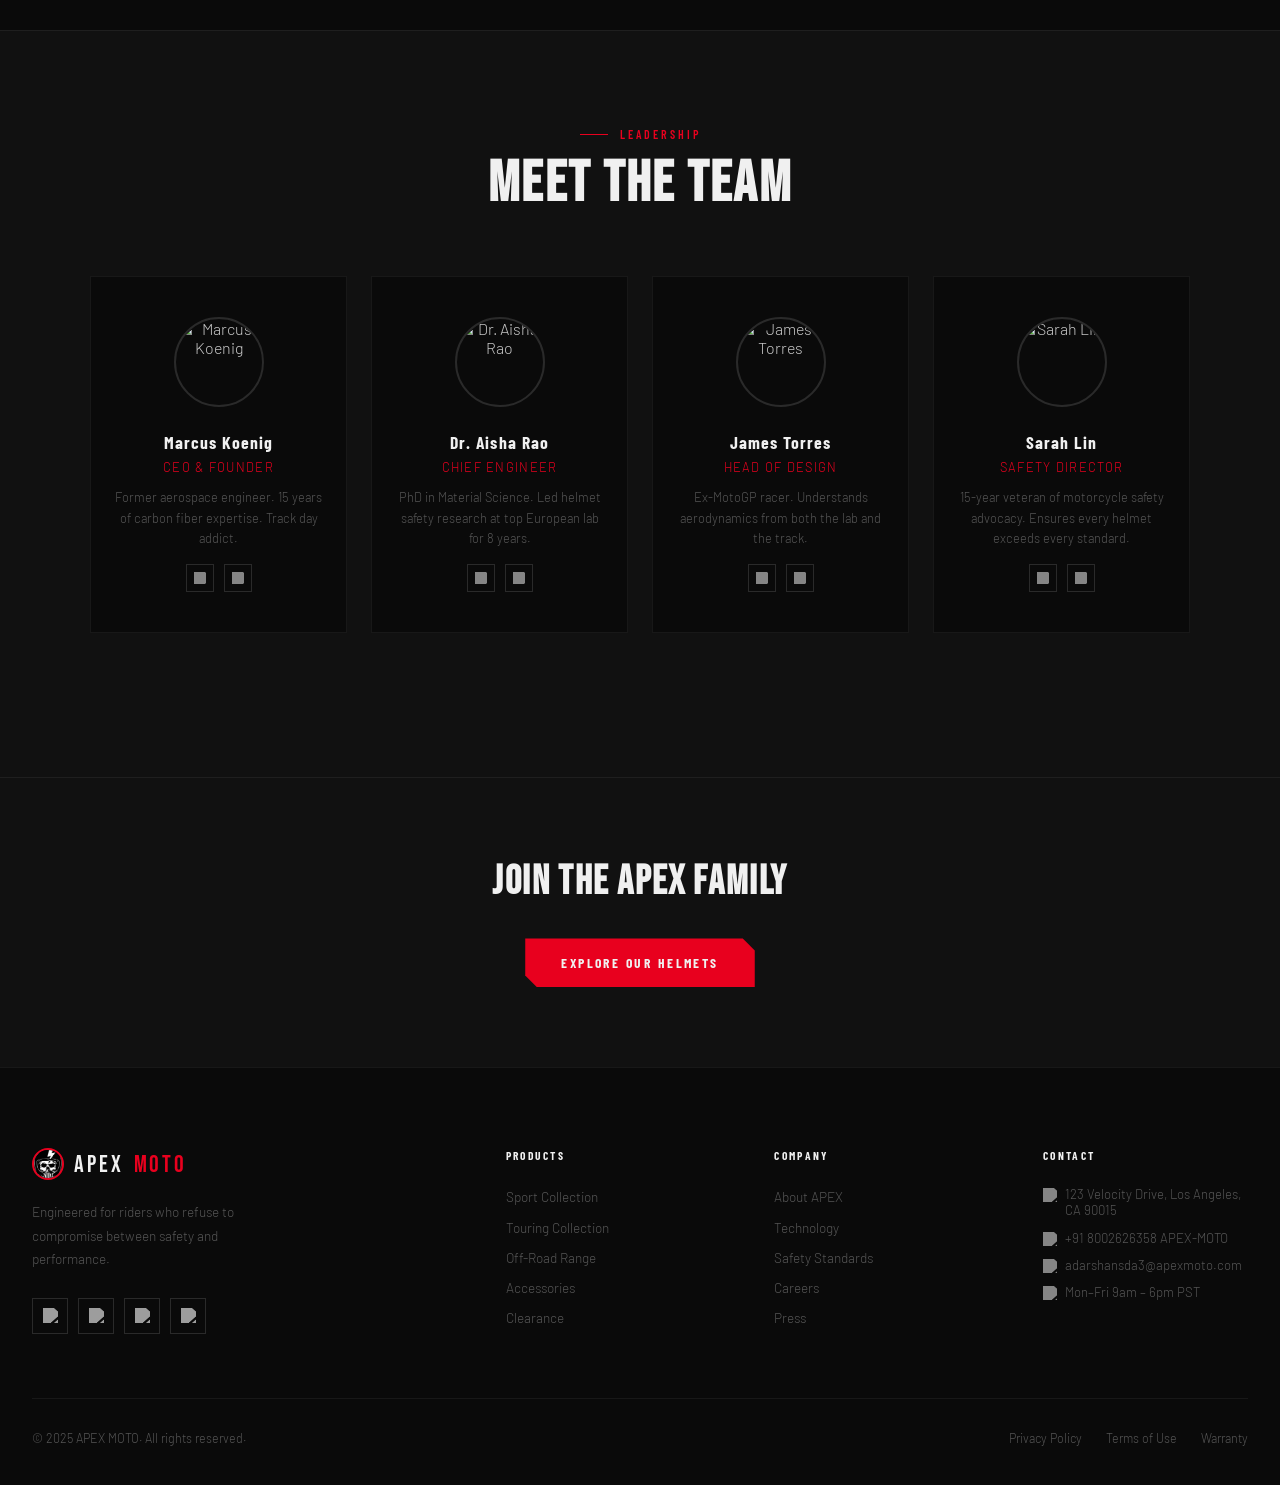
==== commit 3c9c0965: "i have made changes to the following files:" ====
--- a/about.html
+++ b/about.html
@@ -1,696 +1,276 @@
 <!DOCTYPE html>
 <html lang="en">
+
 <head>
-<meta charset="UTF-8">
-<meta name="viewport" content="width=device-width, initial-scale=1.0">
-<title>APEX MOTO — About</title>
-<link rel="preconnect" href="https://fonts.googleapis.com">
-<link href="https://fonts.googleapis.com/css2?family=Bebas+Neue&family=Barlow:ital,wght@0,300;0,400;0,500;0,600;1,300&family=Barlow+Condensed:wght@400;600;700&display=swap" rel="stylesheet">
-<style>
-*, *::before, *::after { box-sizing: border-box; margin: 0; padding: 0; }
-
-:root {
-  --black:      #0a0a0a;
-  --black2:     #111111;
-  --black3:     #1a1a1a;
-  --gray-dark:  #2a2a2a;
-  --gray-mid:   #555;
-  --gray-light: #999;
-  --gray-text:  #c8c8c8;
-  --white:      #f0f0f0;
-  --red:        #e8001e;
-  --red-glow:   rgba(232,0,30,0.25);
-  --blue:       #0066ff;
-  --font-display: 'Bebas Neue', sans-serif;
-  --font-cond:    'Barlow Condensed', sans-serif;
-  --font-body:    'Barlow', sans-serif;
-  --nav-h: 72px;
-  --ease: cubic-bezier(0.16, 1, 0.3, 1);
-}
-
-html { scroll-behavior: smooth; font-size: 16px; }
-
-body {
-  background: var(--black);
-  color: var(--gray-text);
-  font-family: var(--font-body);
-  font-weight: 300;
-  overflow-x: hidden;
-  cursor: none;
-}
-
-#cursor {
-  position: fixed; top: 0; left: 0;
-  width: 12px; height: 12px;
-  background: var(--red);
-  border-radius: 100%;
-  pointer-events: none;
-  z-index: 9999;
-  transform: translate(-50%, -50%);
-  transition: width 0.2s var(--ease), height 0.2s var(--ease);
-}
-#cursor-ring {
-  position: fixed; top: 0; left: 0;
-  width: 36px; height: 36px;
-  border: 1px solid rgba(232,0,30,0.5);
-  border-radius: 100%;
-  pointer-events: none;
-  z-index: 9998;
-  transform: translate(-50%, -50%);
-  transition: transform 0.12s var(--ease), width 0.3s var(--ease), height 0.3s var(--ease);
-}
-body:has(a:hover) #cursor, body:has(button:hover) #cursor { width: 6px; height: 6px; }
-body:has(a:hover) #cursor-ring, body:has(button:hover) #cursor-ring { width: 54px; height: 54px; border-color: var(--red); }
-
-.container { max-width: 1280px; margin: 0 auto; padding: 0 2rem; }
-img { display: block; max-width: 100%; }
-
-body::before {
-  content: '';
-  position: fixed; inset: 0;
-  background-image: url("data:image/svg+xml,%3Csvg viewBox='0 0 200 200' xmlns='http://www.w3.org/2000/svg'%3E%3Cfilter id='n'%3E%3CfeTurbulence type='fractalNoise' baseFrequency='0.75' numOctaves='4' stitchTiles='stitch'/%3E%3C/filter%3E%3Crect width='100%25' height='100%25' filter='url(%23n)' opacity='1'/%3E%3C/svg%3E");
-  opacity: 0.025;
-  pointer-events: none;
-  z-index: 1;
-}
-
-/* NAVIGATION */
-nav {
-  position: fixed; top: 0; left: 0; right: 0;
-  height: var(--nav-h);
-  z-index: 1000;
-  background: rgba(10,10,10,0.92);
-  backdrop-filter: blur(16px);
-  border-bottom: 1px solid rgba(255,255,255,0.06);
-}
-.nav-inner { height: var(--nav-h); display: flex; align-items: center; justify-content: space-between; }
-.logo {
-  font-family: var(--font-display); font-size: 1.75rem;
-  letter-spacing: 0.12em; color: var(--white);
-  display: flex; align-items: center; gap: 10px;
-  text-decoration: none;
-}
-.logo span { color: var(--red); }
-.logo-icon {
-  width: 32px; height: 32px;
-  border: 2px solid var(--red); border-radius: 50%;
-  display: flex; align-items: center; justify-content: center;
-  overflow: hidden;
-}
-.logo-icon img { width: 100%; height: 100%; object-fit: cover; }
-
-.nav-links { display: flex; align-items: center; gap: 2.5rem; list-style: none; }
-.nav-links a {
-  font-family: var(--font-cond); font-size: 0.85rem;
-  font-weight: 600; letter-spacing: 0.14em;
-  text-transform: uppercase; color: var(--gray-light);
-  position: relative; transition: color 0.25s;
-  text-decoration: none;
-}
-.nav-links a::after {
-  content: ''; position: absolute; bottom: -4px; left: 0; right: 0;
-  height: 1px; background: var(--red);
-  transform: scaleX(0); transform-origin: left;
-  transition: transform 0.3s var(--ease);
-}
-.nav-links a:hover { color: var(--white); }
-.nav-links a:hover::after { transform: scaleX(1); }
-.nav-links a.active { color: var(--white); }
-.nav-links a.active::after { transform: scaleX(1); }
-.nav-links .divider { color: var(--gray-dark); margin: 0; pointer-events: none; }
-
-.nav-cta {
-  font-family: var(--font-cond); font-size: 0.8rem;
-  font-weight: 700; letter-spacing: 0.16em;
-  text-transform: uppercase; padding: 10px 22px;
-  border: 1px solid var(--red); color: var(--white);
-  background: transparent; cursor: pointer;
-  text-decoration: none;
-  transition: background 0.25s, color 0.25s, box-shadow 0.25s;
-  position: relative; overflow: hidden;
-}
-.nav-cta::before {
-  content: ''; position: absolute; inset: 0;
-  background: var(--red); transform: translateX(-101%);
-  transition: transform 0.3s var(--ease); z-index: -1;
-}
-.nav-cta:hover::before { transform: translateX(0); }
-
-.hamburger { display: none; flex-direction: column; gap: 5px; background: none; border: none; cursor: pointer; padding: 4px; }
-.hamburger span { display: block; width: 26px; height: 2px; background: var(--white); transition: transform 0.3s, opacity 0.3s; }
-.hamburger.open span:nth-child(1) { transform: translateY(7px) rotate(45deg); }
-.hamburger.open span:nth-child(2) { opacity: 0; }
-.hamburger.open span:nth-child(3) { transform: translateY(-7px) rotate(-45deg); }
-
-.mobile-menu {
-  display: none; position: fixed; top: var(--nav-h); left: 0; right: 0; bottom: 0;
-  background: rgba(10,10,10,0.97); backdrop-filter: blur(20px);
-  z-index: 999; flex-direction: column; align-items: center; justify-content: center;
-  gap: 2.5rem; opacity: 0; pointer-events: none;
-  transition: opacity 0.35s var(--ease);
-}
-.mobile-menu.open { opacity: 1; pointer-events: auto; }
-.mobile-menu a {
-  font-family: var(--font-display); font-size: 3rem;
-  letter-spacing: 0.1em; color: var(--white);
-  transition: color 0.2s; text-decoration: none;
-}
-.mobile-menu a:hover { color: var(--red); }
-
-/* PAGE HEADER */
-.page-header {
-  padding: 8rem 0 4rem; text-align: center;
-  background: var(--black2);
-  border-bottom: 1px solid rgba(255,255,255,0.06);
-}
-.section-label {
-  font-family: var(--font-cond); font-size: 0.75rem;
-  font-weight: 600; letter-spacing: 0.25em;
-  text-transform: uppercase; color: var(--red);
-  display: flex; align-items: center; gap: 12px;
-  margin-bottom: 1rem; justify-content: center;
-}
-.section-label::before { content: ''; width: 28px; height: 1px; background: var(--red); }
-.section-title {
-  font-family: var(--font-display);
-  font-size: clamp(2.5rem, 4.5vw, 4rem);
-  line-height: 0.95; letter-spacing: 0.04em;
-  color: var(--white); margin-bottom: 1rem;
-}
-.page-header p { font-size: 1rem; line-height: 1.8; color: var(--gray-mid); max-width: 600px; margin: 0 auto; }
-
-/* ABOUT STORY */
-.about-story {
-  padding: 5rem 0; background: var(--black);
-}
-.about-grid {
-  display: grid; grid-template-columns: 1fr 1fr;
-  gap: 5rem; align-items: center;
-}
-.about-image {
-  background: var(--black3);
-  border: 1px solid rgba(255,255,255,0.08);
-  aspect-ratio: 4/3; overflow: hidden;
-  position: relative;
-}
-.about-image img {
-  width: 100%; height: 100%;
-  object-fit: cover; opacity: 0.7;
-  transition: opacity 0.6s, transform 0.6s;
-}
-.about-image:hover img { opacity: 1; transform: scale(1.03); }
-.about-image::after {
-  content: ''; position: absolute; inset: 0;
-  border: 1px solid var(--red);
-  opacity: 0; transition: opacity 0.4s;
-  pointer-events: none;
-}
-.about-image:hover::after { opacity: 0.5; }
-
-.about-text h3 {
-  font-family: var(--font-display); font-size: 2rem;
-  color: var(--white); letter-spacing: 0.04em;
-  margin-bottom: 1.5rem;
-}
-.about-text p {
-  font-size: 0.95rem; line-height: 1.9;
-  color: var(--gray-mid); margin-bottom: 1.5rem;
-}
-.about-highlights {
-  display: grid; grid-template-columns: 1fr 1fr;
-  gap: 1rem; margin-top: 2rem;
-}
-.highlight-item {
-  display: flex; align-items: center; gap: 10px;
-  padding: 0.75rem 0;
-  border-bottom: 1px solid rgba(255,255,255,0.04);
-}
-.highlight-dot {
-  width: 8px; height: 8px;
-  background: var(--red); border-radius: 50%;
-  flex-shrink: 0;
-}
-.highlight-text {
-  font-size: 0.85rem; color: var(--gray-light);
-  letter-spacing: 0.04em;
-}
-
-/* TEAM SECTION */
-.team-section {
-  padding: 6rem 0; background: var(--black2);
-  text-align: center;
-  border-top: 1px solid rgba(255,255,255,0.06);
-}
-.team-grid {
-  display: grid; grid-template-columns: repeat(4, 1fr);
-  gap: 1.5rem; padding: 3rem 0;
-  max-width: 1100px; margin: 0 auto;
-}
-.team-card {
-  background: var(--black);
-  border: 1px solid rgba(255,255,255,0.06);
-  padding: 2.5rem 1.5rem; text-align: center;
-  transition: border-color 0.3s, transform 0.3s;
-  position: relative; overflow: hidden;
-}
-.team-card::before {
-  content: ''; position: absolute; top: 0; left: 0; right: 0;
-  height: 3px; background: var(--red);
-  transform: scaleX(0); transform-origin: left;
-  transition: transform 0.4s var(--ease);
-}
-.team-card:hover {
-  border-color: rgba(232,0,30,0.3);
-  transform: translateY(-6px);
-}
-.team-card:hover::before { transform: scaleX(1); }
-.team-avatar {
-  width: 90px; height: 90px;
-  border: 2px solid var(--gray-dark);
-  border-radius: 50%;
-  margin: 0 auto 1.5rem; overflow: hidden;
-  transition: border-color 0.3s;
-}
-.team-card:hover .team-avatar { border-color: var(--red); }
-.team-avatar img { width: 100%; height: 100%; object-fit: cover; }
-.team-card h4 {
-  font-family: var(--font-cond); font-size: 1.1rem;
-  font-weight: 700; letter-spacing: 0.06em;
-  color: var(--white); margin-bottom: 6px;
-}
-.team-card .role {
-  font-size: 0.8rem; color: var(--red);
-  letter-spacing: 0.1em; text-transform: uppercase;
-  margin-bottom: 0.75rem;
-}
-.team-card .bio {
-  font-size: 0.8rem; color: var(--gray-mid);
-  line-height: 1.6;
-}
-.team-social {
-  display: flex; justify-content: center; gap: 10px;
-  margin-top: 1rem;
-}
-.team-social a {
-  width: 28px; height: 28px;
-  border: 1px solid var(--gray-dark);
-  display: flex; align-items: center; justify-content: center;
-  transition: border-color 0.2s;
-}
-.team-social a:hover { border-color: var(--red); }
-.team-social img { width: 12px; height: 12px; filter: brightness(0) invert(1); opacity: 0.5; }
-
-/* MISSION */
-.mission-section {
-  padding: 6rem 0; background: var(--black);
-  text-align: center;
-}
-.mission-grid {
-  display: grid; grid-template-columns: repeat(3, 1fr);
-  gap: 2rem; max-width: 1000px; margin: 3rem auto 0;
-}
-.mission-card {
-  background: var(--black2);
-  border: 1px solid rgba(255,255,255,0.06);
-  padding: 2.5rem 2rem; text-align: center;
-  transition: border-color 0.3s;
-}
-.mission-card:hover { border-color: rgba(232,0,30,0.3); }
-.mission-icon {
-  font-size: 3rem; margin-bottom: 1.25rem;
-}
-.mission-card h4 {
-  font-family: var(--font-cond); font-size: 1rem;
-  font-weight: 700; letter-spacing: 0.08em;
-  text-transform: uppercase; color: var(--white);
-  margin-bottom: 0.75rem;
-}
-.mission-card p {
-  font-size: 0.85rem; color: var(--gray-mid);
-  line-height: 1.7;
-}
-
-/* CTA */
-.about-cta {
-  padding: 5rem 2rem; text-align: center;
-  background: var(--black2);
-  border-top: 1px solid rgba(255,255,255,0.06);
-}
-.about-cta h3 {
-  font-family: var(--font-display); font-size: 2.5rem;
-  color: var(--white); letter-spacing: 0.04em; margin-bottom: 2rem;
-}
-.btn-primary {
-  font-family: var(--font-cond); font-size: 0.85rem;
-  font-weight: 700; letter-spacing: 0.18em;
-  text-transform: uppercase; padding: 16px 36px;
-  background: var(--red); color: var(--white);
-  border: none; cursor: pointer; text-decoration: none;
-  display: inline-flex; align-items: center; justify-content: center;
-  clip-path: polygon(0 0, calc(100% - 12px) 0, 100% 12px, 100% 100%, 12px 100%, 0 calc(100% - 12px));
-  transition: transform 0.2s, box-shadow 0.3s;
-}
-.btn-primary:hover { transform: translateY(-2px); box-shadow: 0 8px 40px var(--red-glow); }
-
-/* FOOTER */
-footer {
-  background: var(--black); border-top: 1px solid rgba(255,255,255,0.06);
-  padding: 5rem 2rem 2.5rem;
-}
-.footer-grid { display: grid; grid-template-columns: 2fr 1fr 1fr 1fr; gap: 4rem; max-width: 1280px; margin: 0 auto; }
-.footer-brand .logo { margin-bottom: 1.25rem; font-size: 1.5rem; }
-.footer-tagline { font-size: 0.85rem; line-height: 1.7; color: var(--gray-mid); max-width: 260px; margin-bottom: 1.75rem; }
-.social-links { display: flex; gap: 10px; }
-.social-link {
-  width: 36px; height: 36px; border: 1px solid var(--gray-dark);
-  display: flex; align-items: center; justify-content: center;
-  transition: border-color 0.25s, color 0.25s, background 0.25s;
-}
-.social-link:hover { border-color: var(--red); background: rgba(232,0,30,0.1); }
-.social-link img { width: 15px; height: 15px; object-fit: contain; filter: brightness(0) invert(1); opacity: 0.6; }
-.social-link:hover img { opacity: 1; }
-.footer-heading {
-  font-family: var(--font-cond); font-size: 0.72rem;
-  font-weight: 700; letter-spacing: 0.2em; text-transform: uppercase;
-  color: var(--white); margin-bottom: 1.5rem;
-}
-.footer-links { list-style: none; display: flex; flex-direction: column; gap: 0.7rem; }
-.footer-links a { font-size: 0.85rem; color: var(--gray-mid); transition: color 0.2s; text-decoration: none; }
-.footer-links a:hover { color: var(--white); }
-.footer-contact { display: flex; flex-direction: column; gap: 0.7rem; }
-.contact-item { font-size: 0.82rem; color: var(--gray-mid); display: flex; align-items: flex-start; gap: 8px; }
-.contact-item img { width: 14px; height: 14px; object-fit: contain; filter: brightness(0) invert(1); opacity: 0.5; flex-shrink: 0; margin-top: 2px; }
-.footer-bottom {
-  display: flex; justify-content: space-between; align-items: center;
-  border-top: 1px solid rgba(255,255,255,0.06);
-  padding-top: 2rem; margin-top: 4rem;
-  max-width: 1280px; margin-left: auto; margin-right: auto;
-  flex-wrap: wrap; gap: 1rem;
-}
-.footer-copy { font-size: 0.78rem; color: var(--gray-mid); }
-.footer-legal { display: flex; gap: 1.5rem; }
-.footer-legal a { font-size: 0.78rem; color: var(--gray-mid); transition: color 0.2s; text-decoration: none; }
-.footer-legal a:hover { color: var(--white); }
-
-#progress-bar {
-  position: fixed; top: 0; left: 0; right: 0;
-  height: 3px; background: var(--red);
-  transform-origin: left; transform: scaleX(0);
-  z-index: 1001; transition: transform 0.1s linear;
-}
-#back-top {
-  position: fixed; bottom: 2rem; right: 2rem;
-  width: 44px; height: 44px;
-  background: var(--red); border: none; cursor: pointer;
-  opacity: 0; pointer-events: none;
-  transition: opacity 0.3s, transform 0.3s;
-  z-index: 900;
-  clip-path: polygon(0 0, calc(100% - 8px) 0, 100% 8px, 100% 100%, 8px 100%, 0 calc(100% - 8px));
-}
-#back-top.visible { opacity: 1; pointer-events: auto; }
-#back-top:hover { transform: translateY(-3px); }
-#back-top img { width: 16px; height: 16px; object-fit: contain; filter: brightness(0) invert(1); }
-
-#loader {
-  position: fixed; inset: 0; background: var(--black);
-  z-index: 9999; display: flex; flex-direction: column;
-  align-items: center; justify-content: center; gap: 2rem;
-  transition: opacity 0.6s var(--ease), visibility 0.6s;
-}
-#loader.hidden { opacity: 0; visibility: hidden; pointer-events: none; }
-.loader-logo { font-family: var(--font-display); font-size: 2.5rem; letter-spacing: 0.2em; color: var(--white); }
-.loader-logo span { color: var(--red); }
-.loader-bar-wrap { width: 240px; height: 2px; background: var(--gray-dark); overflow: hidden; }
-.loader-bar { height: 100%; background: var(--red); animation: load 1.6s ease-out forwards; }
-@keyframes load { from{width:0} to{width:100%} }
-.loader-pct { font-family: var(--font-cond); font-size: 0.75rem; letter-spacing: 0.2em; color: var(--gray-mid); }
-
-@media (max-width: 1100px) { .team-grid { grid-template-columns: repeat(2, 1fr); } .footer-grid { grid-template-columns: 1fr 1fr; gap: 2.5rem; } }
-@media (max-width: 900px) { .about-grid { grid-template-columns: 1fr; gap: 3rem; } .mission-grid { grid-template-columns: 1fr; } }
-@media (max-width: 768px) { .nav-links, .nav-cta { display: none; } .hamburger { display: flex; } .mobile-menu { display: flex; } .team-grid { grid-template-columns: 1fr; } .footer-grid { grid-template-columns: 1fr; gap: 2rem; } .about-highlights { grid-template-columns: 1fr; } }
-</style>
+  <meta charset="UTF-8">
+  <meta name="viewport" content="width=device-width, initial-scale=1.0">
+  <title>APEX MOTO — About</title>
+  <link rel="preconnect" href="https://fonts.googleapis.com">
+  <link
+    href="https://fonts.googleapis.com/css2?family=Bebas+Neue&family=Barlow:ital,wght@0,300;0,400;0,500;0,600;1,300&family=Barlow+Condensed:wght@400;600;700&display=swap"
+    rel="stylesheet">
+  <link rel="stylesheet" href="css/about.css">
 </head>
+
 <body>
 
-<div id="loader">
-  <div class="loader-logo">APEX<span>MOTO</span></div>
-  <div class="loader-bar-wrap"><div class="loader-bar"></div></div>
-  <div class="loader-pct" id="loader-pct">LOADING... 0%</div>
-</div>
-
-<div id="progress-bar"></div>
-<div id="cursor"></div>
-<div id="cursor-ring"></div>
-
-<button id="back-top" onclick="window.scrollTo({top:0,behavior:'smooth'})">
-  <img src="https://img.icons8.com/ios-filled/50/FFFFFF/up--v1.png" alt="Back to top" width="16" height="16">
-</button>
-
-<!-- NAVIGATION -->
-<nav id="navbar">
-  <div class="container nav-inner">
-    <a href="index.html" class="logo">
-      <div class="logo-icon"><img src="324de0b751c300f7d9ca067d395275a6.png" alt="APEX Logo" width="20" height="20"></div>
-      APEX<span>MOTO</span>
-    </a>
-    <ul class="nav-links">
-      <li><a href="index.html">Home</a></li>
-      <li><a href="products.html">Products</a></li>
-      <li><a href="technology.html">Technology</a></li>
-      <li><a href="safety.html">Safety</a></li>
-      <li><a href="about.html" class="active">About</a></li>
-      <li><a href="contact.html">Contact</a></li>
-      <li><span class="divider">|</span></li>
-      <li><a href="login.html">Login</a></li>
-      <li><a href="signup.html">Sign Up</a></li>
-    </ul>
-    <a href="products.html" class="nav-cta">Shop Now</a>
-    <button class="hamburger" id="hamburger"><span></span><span></span><span></span></button>
-  </div>
-</nav>
-<div class="mobile-menu" id="mobileMenu">
-  <a href="index.html">Home</a>
-  <a href="products.html">Products</a>
-  <a href="technology.html">Technology</a>
-  <a href="safety.html">Safety</a>
-  <a href="about.html">About</a>
-  <a href="contact.html">Contact</a>
-  <a href="login.html">Login</a>
-  <a href="signup.html">Sign Up</a>
-  <a href="cart.html">Cart</a>
-</div>
-
-<!-- PAGE HEADER -->
-<div class="page-header">
-  <div class="container">
-    <div class="section-label">Our Story</div>
-    <h2 class="section-title">About APEX MOTO</h2>
-    <p>Founded by riders, for riders. We exist to push the boundaries of helmet safety and design — every single day.</p>
-  </div>
-</div>
-
-<!-- ABOUT STORY -->
-<div class="about-story">
-  <div class="container">
-    <div class="about-grid">
-      <div class="about-image">
-        <img src="studds-helmet-plant-asia-2.jpg.jpeg" alt="APEX MOTO Team & Factory" width="600" height="450" loading="lazy">
-      </div>
-      <div class="about-text">
-        <h3>Born on the Track, Built for the Street</h3>
-        <p>APEX MOTO was founded in 2018 by aerospace engineer Marcus Koenig and MotoGP racer James Torres. They saw a critical gap in the market: no helmet combined true race-level protection with everyday riding comfort.</p>
-        <p>After 3 years of intensive R&D and over 2,000 controlled impact tests at our California facility, the X-1 Pro was born. It exceeded every safety standard we set — and redefined what riders could expect from a helmet.</p>
-        <p>Today, APEX helmets protect riders in 40+ countries worldwide, from MotoGP paddocks to daily commuters navigating city streets.</p>
-        <div class="about-highlights">
-          <div class="highlight-item"><span class="highlight-dot"></span><span class="highlight-text">Founded 2018</span></div>
-          <div class="highlight-item"><span class="highlight-dot"></span><span class="highlight-text">HQ: Los Angeles, CA</span></div>
-          <div class="highlight-item"><span class="highlight-dot"></span><span class="highlight-text">2000+ Impact Tests</span></div>
-          <div class="highlight-item"><span class="highlight-dot"></span><span class="highlight-text">40+ Countries</span></div>
-          <div class="highlight-item"><span class="highlight-dot"></span><span class="highlight-text">5 Certifications</span></div>
-          <div class="highlight-item"><span class="highlight-dot"></span><span class="highlight-text">100% Rider Owned</span></div>
-        </div>
-      </div>
-    </div>
-  </div>
-</div>
-
-<!-- MISSION -->
-<div class="mission-section">
-  <div class="container">
-    <div class="section-label">Our Mission</div>
-    <h2 class="section-title">What Drives Us</h2>
-    <div class="mission-grid">
-      <div class="mission-card">
-        <div class="mission-icon">🛡️</div>
-        <h4>Protect Without Compromise</h4>
-        <p>We believe every rider deserves race-level protection, regardless of their riding style or budget.</p>
-      </div>
-      <div class="mission-card">
-        <div class="mission-icon">🔬</div>
-        <h4>Innovate Relentlessly</h4>
-        <p>Our engineering team never stops iterating. If it can be safer, lighter, or stronger — we make it happen.</p>
-      </div>
-      <div class="mission-card">
-        <div class="mission-icon">🌍</div>
-        <h4>Ride the World</h4>
-        <p>From LA freeways to Himalayan passes, APEX helmets are trusted by riders on every continent.</p>
-      </div>
-    </div>
-  </div>
-</div>
-
-<!-- TEAM -->
-<div class="team-section">
-  <div class="container">
-    <div class="section-label">Leadership</div>
-    <h2 class="section-title">Meet the Team</h2>
-  </div>
-  <div class="team-grid">
-    <div class="team-card">
-      <div class="team-avatar">
-        <img src="https://images.unsplash.com/photo-1507003211169-0a1dd7228f2d?w=160&h=160&fit=crop&auto=format" alt="Marcus Koenig" width="90" height="90" loading="lazy">
-      </div>
-      <h4>Marcus Koenig</h4>
-      <div class="role">CEO & Founder</div>
-      <p class="bio">Former aerospace engineer. 15 years of carbon fiber expertise. Track day addict.</p>
-      <div class="team-social">
-        <a href="#"><img src="https://img.icons8.com/ios-filled/50/FFFFFF/linkedin.png" alt="LinkedIn" width="12" height="12"></a>
-        <a href="#"><img src="https://img.icons8.com/ios-filled/50/FFFFFF/x.png" alt="X" width="12" height="12"></a>
-      </div>
-    </div>
-    <div class="team-card">
-      <div class="team-avatar">
-        <img src="https://images.unsplash.com/photo-1494790108377-be9c29b29330?w=160&h=160&fit=crop&auto=format" alt="Dr. Aisha Rao" width="90" height="90" loading="lazy">
-      </div>
-      <h4>Dr. Aisha Rao</h4>
-      <div class="role">Chief Engineer</div>
-      <p class="bio">PhD in Material Science. Led helmet safety research at top European lab for 8 years.</p>
-      <div class="team-social">
-        <a href="#"><img src="https://img.icons8.com/ios-filled/50/FFFFFF/linkedin.png" alt="LinkedIn" width="12" height="12"></a>
-        <a href="#"><img src="https://img.icons8.com/ios-filled/50/FFFFFF/x.png" alt="X" width="12" height="12"></a>
-      </div>
-    </div>
-    <div class="team-card">
-      <div class="team-avatar">
-        <img src="https://images.unsplash.com/photo-1500648767791-00dcc994a43e?w=160&h=160&fit=crop&auto=format" alt="James Torres" width="90" height="90" loading="lazy">
-      </div>
-      <h4>James Torres</h4>
-      <div class="role">Head of Design</div>
-      <p class="bio">Ex-MotoGP racer. Understands aerodynamics from both the lab and the track.</p>
-      <div class="team-social">
-        <a href="#"><img src="https://img.icons8.com/ios-filled/50/FFFFFF/linkedin.png" alt="LinkedIn" width="12" height="12"></a>
-        <a href="#"><img src="https://img.icons8.com/ios-filled/50/FFFFFF/x.png" alt="X" width="12" height="12"></a>
-      </div>
-    </div>
-    <div class="team-card">
-      <div class="team-avatar">
-        <img src="https://images.unsplash.com/photo-1438761681033-6461ffad8d80?w=160&h=160&fit=crop&auto=format" alt="Sarah Lin" width="90" height="90" loading="lazy">
-      </div>
-      <h4>Sarah Lin</h4>
-      <div class="role">Safety Director</div>
-      <p class="bio">15-year veteran of motorcycle safety advocacy. Ensures every helmet exceeds every standard.</p>
-      <div class="team-social">
-        <a href="#"><img src="https://img.icons8.com/ios-filled/50/FFFFFF/linkedin.png" alt="LinkedIn" width="12" height="12"></a>
-        <a href="#"><img src="https://img.icons8.com/ios-filled/50/FFFFFF/x.png" alt="X" width="12" height="12"></a>
-      </div>
-    </div>
-  </div>
-</div>
-
-<!-- CTA -->
-<div class="about-cta">
-  <h3>Join the APEX Family</h3>
-  <a href="products.html" class="btn-primary">Explore Our Helmets</a>
-</div>
-
-<!-- FOOTER -->
-<footer>
-  <div class="footer-grid">
-    <div class="footer-brand">
+  <div id="loader">
+    <div class="loader-logo">APEX<span>MOTO</span></div>
+    <div class="loader-bar-wrap">
+      <div class="loader-bar"></div>
+    </div>
+    <div class="loader-pct" id="loader-pct">LOADING... 0%</div>
+  </div>
+
+  <div id="progress-bar"></div>
+  <div id="cursor"></div>
+  <div id="cursor-ring"></div>
+
+  <button id="back-top" onclick="window.scrollTo({top:0,behavior:'smooth'})">
+    <img src="https://img.icons8.com/ios-filled/50/FFFFFF/up--v1.png" alt="Back to top" width="16" height="16">
+  </button>
+
+  <!-- NAVIGATION -->
+  <nav id="navbar">
+    <div class="container nav-inner">
       <a href="index.html" class="logo">
-        <div class="logo-icon"><img src="324de0b751c300f7d9ca067d395275a6.png" alt="APEX Logo" width="20" height="20"></div>
+        <div class="logo-icon"><img src="images\logo.png" alt="APEX Logo" width="20" height="20">
+        </div>
         APEX<span>MOTO</span>
       </a>
-      <p class="footer-tagline">Engineered for riders who refuse to compromise between safety and performance.</p>
-      <div class="social-links">
-        <a href="#" class="social-link"><img src="https://img.icons8.com/ios-filled/50/FFFFFF/instagram-new.png" alt="Instagram" width="15" height="15"></a>
-        <a href="#" class="social-link"><img src="https://img.icons8.com/ios-filled/50/FFFFFF/x.png" alt="X" width="15" height="15"></a>
-        <a href="#" class="social-link"><img src="https://img.icons8.com/ios-filled/50/FFFFFF/youtube-play.png" alt="YouTube" width="15" height="15"></a>
-        <a href="#" class="social-link"><img src="https://img.icons8.com/ios-filled/50/FFFFFF/facebook-new.png" alt="Facebook" width="15" height="15"></a>
-      </div>
-    </div>
-    <div>
-      <div class="footer-heading">Products</div>
-      <ul class="footer-links">
-        <li><a href="products.html">Sport Collection</a></li>
-        <li><a href="products.html">Touring Collection</a></li>
-        <li><a href="products.html">Off-Road Range</a></li>
-        <li><a href="#">Accessories</a></li>
-        <li><a href="#">Clearance</a></li>
+      <ul class="nav-links">
+        <li><a href="index.html">Home</a></li>
+        <li><a href="products.html">Products</a></li>
+        <li><a href="technology.html">Technology</a></li>
+        <li><a href="safety.html">Safety</a></li>
+        <li><a href="about.html" class="active">About</a></li>
+        <li><a href="contact.html">Contact</a></li>
+        <li><span class="divider">|</span></li>
+        <li><a href="login.html">Login</a></li>
+        <li><a href="signup.html">Sign Up</a></li>
       </ul>
-    </div>
-    <div>
-      <div class="footer-heading">Company</div>
-      <ul class="footer-links">
-        <li><a href="about.html">About APEX</a></li>
-        <li><a href="technology.html">Technology</a></li>
-        <li><a href="safety.html">Safety Standards</a></li>
-        <li><a href="#">Careers</a></li>
-        <li><a href="#">Press</a></li>
-      </ul>
-    </div>
-    <div>
-      <div class="footer-heading">Contact</div>
-      <div class="footer-contact">
-        <div class="contact-item"><img src="https://img.icons8.com/ios-filled/50/e8001e/marker.png" alt="Location" width="14" height="14"> 123 Velocity Drive, Los Angeles, CA 90015</div>
-        <div class="contact-item"><img src="https://img.icons8.com/ios-filled/50/e8001e/phone.png" alt="Phone" width="14" height="14"> +1 (800) APEX-MOTO</div>
-        <div class="contact-item"><img src="https://img.icons8.com/ios-filled/50/e8001e/email.png" alt="Email" width="14" height="14"> hello@apexmoto.com</div>
-        <div class="contact-item"><img src="https://img.icons8.com/ios-filled/50/e8001e/clock.png" alt="Hours" width="14" height="14"> Mon–Fri 9am – 6pm PST</div>
-      </div>
-    </div>
-  </div>
-  <div class="footer-bottom">
-    <div class="footer-copy">© 2025 APEX MOTO. All rights reserved.</div>
-    <div class="footer-legal"><a href="#">Privacy Policy</a><a href="#">Terms of Use</a><a href="#">Warranty</a></div>
-  </div>
-</footer>
-
-<script>
-(function() {
-  const loader = document.getElementById('loader');
-  const pct = document.getElementById('loader-pct');
-  let p = 0;
-  const interval = setInterval(() => {
-    p = Math.min(p + Math.random() * 18, 99);
-    pct.textContent = 'LOADING... ' + Math.round(p) + '%';
-  }, 120);
-  window.addEventListener('load', () => {
-    clearInterval(interval);
-    pct.textContent = 'LOADING... 100%';
-    setTimeout(() => loader.classList.add('hidden'), 400);
-  });
-  setTimeout(() => loader.classList.add('hidden'), 2200);
-})();
-
-const cursor = document.getElementById('cursor');
-const ring = document.getElementById('cursor-ring');
-let cx = 0, cy = 0, rx = 0, ry = 0;
-document.addEventListener('mousemove', e => { cx = e.clientX; cy = e.clientY; cursor.style.left = cx + 'px'; cursor.style.top = cy + 'px'; });
-function animRing() { rx += (cx - rx) * 0.14; ry += (cy - ry) * 0.14; ring.style.left = rx + 'px'; ring.style.top = ry + 'px'; requestAnimationFrame(animRing); }
-animRing();
-
-const progressBar = document.getElementById('progress-bar');
-const backTop = document.getElementById('back-top');
-window.addEventListener('scroll', () => {
-  const scrolled = window.scrollY;
-  const docH = document.documentElement.scrollHeight - window.innerHeight;
-  progressBar.style.transform = `scaleX(${docH > 0 ? scrolled / docH : 0})`;
-  backTop.classList.toggle('visible', scrolled > 400);
-});
-
-const hamburger = document.getElementById('hamburger');
-const mobileMenu = document.getElementById('mobileMenu');
-hamburger.addEventListener('click', () => { hamburger.classList.toggle('open'); mobileMenu.classList.toggle('open'); });
-</script>
+      <a href="products.html" class="nav-cta">Shop Now</a>
+      <button class="hamburger" id="hamburger"><span></span><span></span><span></span></button>
+    </div>
+  </nav>
+  <div class="mobile-menu" id="mobileMenu">
+    <a href="index.html">Home</a>
+    <a href="products.html">Products</a>
+    <a href="technology.html">Technology</a>
+    <a href="safety.html">Safety</a>
+    <a href="about.html">About</a>
+    <a href="contact.html">Contact</a>
+    <a href="login.html">Login</a>
+    <a href="signup.html">Sign Up</a>
+    <a href="cart.html">Cart</a>
+  </div>
+
+  <!-- PAGE HEADER -->
+  <div class="page-header">
+    <div class="container">
+      <div class="section-label">Our Story</div>
+      <h2 class="section-title">About APEX MOTO</h2>
+      <p>Founded by riders, for riders. We exist to push the boundaries of helmet safety and design — every single
+        day.
+      </p>
+    </div>
+  </div>
+
+  <!-- ABOUT STORY -->
+  <div class="about-story">
+    <div class="container">
+      <div class="about-grid">
+        <div class="about-image">
+          <img src="images\team&factory.jpeg" alt="APEX MOTO Team & Factory" width="600" height="450" loading="lazy">
+        </div>
+        <div class="about-text">
+          <h3>Born on the Track, Built for the Street</h3>
+          <p>APEX MOTO was founded in 2018 by aerospace engineer Marcus Koenig and MotoGP racer James Torres. They saw a
+            critical gap in the market: no helmet combined true race-level protection with everyday riding comfort.</p>
+          <p>After 3 years of intensive R&D and over 2,000 controlled impact tests at our California facility, the X-1
+            Pro was born. It exceeded every safety standard we set — and redefined what riders could expect from a
+            helmet.</p>
+          <p>Today, APEX helmets protect riders in 40+ countries worldwide, from MotoGP paddocks to daily commuters
+            navigating city streets.</p>
+          <div class="about-highlights">
+            <div class="highlight-item"><span class="highlight-dot"></span><span class="highlight-text">Founded
+                2018</span></div>
+            <div class="highlight-item"><span class="highlight-dot"></span><span class="highlight-text">HQ: Los Angeles,
+                CA</span></div>
+            <div class="highlight-item"><span class="highlight-dot"></span><span class="highlight-text">2000+ Impact
+                Tests</span></div>
+            <div class="highlight-item"><span class="highlight-dot"></span><span class="highlight-text">40+
+                Countries</span></div>
+            <div class="highlight-item"><span class="highlight-dot"></span><span class="highlight-text">5
+                Certifications</span></div>
+            <div class="highlight-item"><span class="highlight-dot"></span><span class="highlight-text">100% Rider
+                Owned</span></div>
+          </div>
+        </div>
+      </div>
+    </div>
+  </div>
+
+  <!-- MISSION -->
+  <div class="mission-section">
+    <div class="container">
+      <div class="section-label">Our Mission</div>
+      <h2 class="section-title">What Drives Us</h2>
+      <div class="mission-grid">
+        <div class="mission-card">
+          <div class="mission-icon">🛡️</div>
+          <h4>Protect Without Compromise</h4>
+          <p>We believe every rider deserves race-level protection, regardless of their riding style or budget.</p>
+        </div>
+        <div class="mission-card">
+          <div class="mission-icon">🔬</div>
+          <h4>Innovate Relentlessly</h4>
+          <p>Our engineering team never stops iterating. If it can be safer, lighter, or stronger — we make it happen.
+          </p>
+        </div>
+        <div class="mission-card">
+          <div class="mission-icon">🌍</div>
+          <h4>Ride the World</h4>
+          <p>From LA freeways to Himalayan passes, APEX helmets are trusted by riders on every continent.</p>
+        </div>
+      </div>
+    </div>
+  </div>
+
+  <!-- TEAM -->
+  <div class="team-section">
+    <div class="container">
+      <div class="section-label">Leadership</div>
+      <h2 class="section-title">Meet the Team</h2>
+    </div>
+    <div class="team-grid">
+      <div class="team-card">
+        <div class="team-avatar">
+          <img src="https://images.unsplash.com/photo-1507003211169-0a1dd7228f2d?w=160&h=160&fit=crop&auto=format"
+            alt="Marcus Koenig" width="90" height="90" loading="lazy">
+        </div>
+        <h4>Marcus Koenig</h4>
+        <div class="role">CEO & Founder</div>
+        <p class="bio">Former aerospace engineer. 15 years of carbon fiber expertise. Track day addict.</p>
+        <div class="team-social">
+          <a href="#"><img src="https://img.icons8.com/ios-filled/50/FFFFFF/linkedin.png" alt="LinkedIn" width="12"
+              height="12"></a>
+          <a href="#"><img src="https://img.icons8.com/ios-filled/50/FFFFFF/x.png" alt="X" width="12" height="12"></a>
+        </div>
+      </div>
+      <div class="team-card">
+        <div class="team-avatar">
+          <img src="https://images.unsplash.com/photo-1494790108377-be9c29b29330?w=160&h=160&fit=crop&auto=format"
+            alt="Dr. Aisha Rao" width="90" height="90" loading="lazy">
+        </div>
+        <h4>Dr. Aisha Rao</h4>
+        <div class="role">Chief Engineer</div>
+        <p class="bio">PhD in Material Science. Led helmet safety research at top European lab for 8 years.</p>
+        <div class="team-social">
+          <a href="#"><img src="https://img.icons8.com/ios-filled/50/FFFFFF/linkedin.png" alt="LinkedIn" width="12"
+              height="12"></a>
+          <a href="#"><img src="https://img.icons8.com/ios-filled/50/FFFFFF/x.png" alt="X" width="12" height="12"></a>
+        </div>
+      </div>
+      <div class="team-card">
+        <div class="team-avatar">
+          <img src="https://images.unsplash.com/photo-1500648767791-00dcc994a43e?w=160&h=160&fit=crop&auto=format"
+            alt="James Torres" width="90" height="90" loading="lazy">
+        </div>
+        <h4>James Torres</h4>
+        <div class="role">Head of Design</div>
+        <p class="bio">Ex-MotoGP racer. Understands aerodynamics from both the lab and the track.</p>
+        <div class="team-social">
+          <a href="#"><img src="https://img.icons8.com/ios-filled/50/FFFFFF/linkedin.png" alt="LinkedIn" width="12"
+              height="12"></a>
+          <a href="#"><img src="https://img.icons8.com/ios-filled/50/FFFFFF/x.png" alt="X" width="12" height="12"></a>
+        </div>
+      </div>
+      <div class="team-card">
+        <div class="team-avatar">
+          <img src="https://images.unsplash.com/photo-1438761681033-6461ffad8d80?w=160&h=160&fit=crop&auto=format"
+            alt="Sarah Lin" width="90" height="90" loading="lazy">
+        </div>
+        <h4>Sarah Lin</h4>
+        <div class="role">Safety Director</div>
+        <p class="bio">15-year veteran of motorcycle safety advocacy. Ensures every helmet exceeds every standard.</p>
+        <div class="team-social">
+          <a href="#"><img src="https://img.icons8.com/ios-filled/50/FFFFFF/linkedin.png" alt="LinkedIn" width="12"
+              height="12"></a>
+          <a href="#"><img src="https://img.icons8.com/ios-filled/50/FFFFFF/x.png" alt="X" width="12" height="12"></a>
+        </div>
+      </div>
+    </div>
+  </div>
+
+  <!-- CTA -->
+  <div class="about-cta">
+    <h3>Join the APEX Family</h3>
+    <a href="products.html" class="btn-primary">Explore Our Helmets</a>
+  </div>
+
+  <!-- FOOTER -->
+  <footer>
+    <div class="footer-grid">
+      <div class="footer-brand">
+        <a href="index.html" class="logo">
+          <div class="logo-icon"><img src="images\logo.png" alt="APEX Logo" width="20" height="20">
+          </div>
+          APEX<span>MOTO</span>
+        </a>
+        <p class="footer-tagline">Engineered for riders who refuse to compromise between safety and performance.</p>
+        <div class="social-links">
+          <a href="#" class="social-link"><img src="https://img.icons8.com/ios-filled/50/FFFFFF/instagram-new.png"
+              alt="Instagram" width="15" height="15"></a>
+          <a href="#" class="social-link"><img src="https://img.icons8.com/ios-filled/50/FFFFFF/x.png" alt="X"
+              width="15" height="15"></a>
+          <a href="#" class="social-link"><img src="https://img.icons8.com/ios-filled/50/FFFFFF/youtube-play.png"
+              alt="YouTube" width="15" height="15"></a>
+          <a href="#" class="social-link"><img src="https://img.icons8.com/ios-filled/50/FFFFFF/facebook-new.png"
+              alt="Facebook" width="15" height="15"></a>
+        </div>
+      </div>
+      <div>
+        <div class="footer-heading">Products</div>
+        <ul class="footer-links">
+          <li><a href="products.html">Sport Collection</a></li>
+          <li><a href="products.html">Touring Collection</a></li>
+          <li><a href="products.html">Off-Road Range</a></li>
+          <li><a href="#">Accessories</a></li>
+          <li><a href="#">Clearance</a></li>
+        </ul>
+      </div>
+      <div>
+        <div class="footer-heading">Company</div>
+        <ul class="footer-links">
+          <li><a href="about.html">About APEX</a></li>
+          <li><a href="technology.html">Technology</a></li>
+          <li><a href="safety.html">Safety Standards</a></li>
+          <li><a href="#">Careers</a></li>
+          <li><a href="#">Press</a></li>
+        </ul>
+      </div>
+      <div>
+        <div class="footer-heading">Contact</div>
+        <div class="footer-contact">
+          <div class="contact-item"><img src="https://img.icons8.com/ios-filled/50/e8001e/marker.png" alt="Location"
+              width="14" height="14"> 123 Velocity Drive, Los Angeles, CA 90015</div>
+          <div class="contact-item"><img src="https://img.icons8.com/ios-filled/50/e8001e/phone.png" alt="Phone"
+              width="14" height="14"> +91 8002626358 APEX-MOTO</div>
+          <div class="contact-item"><img src="https://img.icons8.com/ios-filled/50/e8001e/email.png" alt="Email"
+              width="14" height="14"> adarshansda3@apexmoto.com</div>
+          <div class="contact-item"><img src="https://img.icons8.com/ios-filled/50/e8001e/clock.png" alt="Hours"
+              width="14" height="14"> Mon–Fri 9am – 6pm PST</div>
+        </div>
+      </div>
+    </div>
+    <div class="footer-bottom">
+      <div class="footer-copy">© 2025 APEX MOTO. All rights reserved.</div>
+      <div class="footer-legal"><a href="#">Privacy Policy</a><a href="#">Terms of Use</a><a href="#">Warranty</a></div>
+    </div>
+  </footer>
+
+  <script src="js/about.js"></script>
 </body>
+
 </html>
--- a/css/about.css
+++ b/css/about.css
@@ -0,0 +1,955 @@
+﻿    *,
+    *::before,
+    *::after {
+      box-sizing: border-box;
+      margin: 0;
+      padding: 0;
+    }
+
+    :root {
+      --black: #0a0a0a;
+      --black2: #111111;
+      --black3: #1a1a1a;
+      --gray-dark: #2a2a2a;
+      --gray-mid: #555;
+      --gray-light: #999;
+      --gray-text: #c8c8c8;
+      --white: #f0f0f0;
+      --red: #e8001e;
+      --red-glow: rgba(232, 0, 30, 0.25);
+      --blue: #0066ff;
+      --font-display: 'Bebas Neue', sans-serif;
+      --font-cond: 'Barlow Condensed', sans-serif;
+      --font-body: 'Barlow', sans-serif;
+      --nav-h: 72px;
+      --ease: cubic-bezier(0.16, 1, 0.3, 1);
+    }
+
+    html {
+      scroll-behavior: smooth;
+      font-size: 16px;
+    }
+
+    body {
+      background: var(--black);
+      color: var(--gray-text);
+      font-family: var(--font-body);
+      font-weight: 300;
+      overflow-x: hidden;
+      cursor: none;
+    }
+
+    #cursor {
+      position: fixed;
+      top: 0;
+      left: 0;
+      width: 12px;
+      height: 12px;
+      background: var(--red);
+      border-radius: 100%;
+      pointer-events: none;
+      z-index: 9999;
+      transform: translate(-50%, -50%);
+      transition: width 0.2s var(--ease), height 0.2s var(--ease);
+    }
+
+    #cursor-ring {
+      position: fixed;
+      top: 0;
+      left: 0;
+      width: 36px;
+      height: 36px;
+      border: 1px solid rgba(232, 0, 30, 0.5);
+      border-radius: 100%;
+      pointer-events: none;
+      z-index: 9998;
+      transform: translate(-50%, -50%);
+      transition: transform 0.12s var(--ease), width 0.3s var(--ease), height 0.3s var(--ease);
+    }
+
+    body:has(a:hover) #cursor,
+    body:has(button:hover) #cursor {
+      width: 6px;
+      height: 6px;
+    }
+
+    body:has(a:hover) #cursor-ring,
+    body:has(button:hover) #cursor-ring {
+      width: 54px;
+      height: 54px;
+      border-color: var(--red);
+    }
+
+    .container {
+      max-width: 1280px;
+      margin: 0 auto;
+      padding: 0 2rem;
+    }
+
+    img {
+      display: block;
+      max-width: 100%;
+    }
+
+    body::before {
+      content: '';
+      position: fixed;
+      inset: 0;
+      background-image: url("data:image/svg+xml,%3Csvg viewBox='0 0 200 200' xmlns='http://www.w3.org/2000/svg'%3E%3Cfilter id='n'%3E%3CfeTurbulence type='fractalNoise' baseFrequency='0.75' numOctaves='4' stitchTiles='stitch'/%3E%3C/filter%3E%3Crect width='100%25' height='100%25' filter='url(%23n)' opacity='1'/%3E%3C/svg%3E");
+      opacity: 0.025;
+      pointer-events: none;
+      z-index: 1;
+    }
+
+    /* NAVIGATION */
+    nav {
+      position: fixed;
+      top: 0;
+      left: 0;
+      right: 0;
+      height: var(--nav-h);
+      z-index: 1000;
+      background: rgba(10, 10, 10, 0.92);
+      backdrop-filter: blur(16px);
+      border-bottom: 1px solid rgba(255, 255, 255, 0.06);
+    }
+
+    .nav-inner {
+      height: var(--nav-h);
+      display: flex;
+      align-items: center;
+      justify-content: space-between;
+    }
+
+    .logo {
+      font-family: var(--font-display);
+      font-size: 1.75rem;
+      letter-spacing: 0.12em;
+      color: var(--white);
+      display: flex;
+      align-items: center;
+      gap: 10px;
+      text-decoration: none;
+    }
+
+    .logo span {
+      color: var(--red);
+    }
+
+    .logo-icon {
+      width: 32px;
+      height: 32px;
+      border: 2px solid var(--red);
+      border-radius: 50%;
+      display: flex;
+      align-items: center;
+      justify-content: center;
+      overflow: hidden;
+    }
+
+    .logo-icon img {
+      width: 100%;
+      height: 100%;
+      object-fit: cover;
+    }
+
+    .nav-links {
+      display: flex;
+      align-items: center;
+      gap: 2.5rem;
+      list-style: none;
+    }
+
+    .nav-links a {
+      font-family: var(--font-cond);
+      font-size: 0.85rem;
+      font-weight: 600;
+      letter-spacing: 0.14em;
+      text-transform: uppercase;
+      color: var(--gray-light);
+      position: relative;
+      transition: color 0.25s;
+      text-decoration: none;
+    }
+
+    .nav-links a::after {
+      content: '';
+      position: absolute;
+      bottom: -4px;
+      left: 0;
+      right: 0;
+      height: 1px;
+      background: var(--red);
+      transform: scaleX(0);
+      transform-origin: left;
+      transition: transform 0.3s var(--ease);
+    }
+
+    .nav-links a:hover {
+      color: var(--white);
+    }
+
+    .nav-links a:hover::after {
+      transform: scaleX(1);
+    }
+
+    .nav-links a.active {
+      color: var(--white);
+    }
+
+    .nav-links a.active::after {
+      transform: scaleX(1);
+    }
+
+    .nav-links .divider {
+      color: var(--gray-dark);
+      margin: 0;
+      pointer-events: none;
+    }
+
+    .nav-cta {
+      font-family: var(--font-cond);
+      font-size: 0.8rem;
+      font-weight: 700;
+      letter-spacing: 0.16em;
+      text-transform: uppercase;
+      padding: 10px 22px;
+      border: 1px solid var(--red);
+      color: var(--white);
+      background: transparent;
+      cursor: pointer;
+      text-decoration: none;
+      transition: background 0.25s, color 0.25s, box-shadow 0.25s;
+      position: relative;
+      overflow: hidden;
+    }
+
+    .nav-cta::before {
+      content: '';
+      position: absolute;
+      inset: 0;
+      background: var(--red);
+      transform: translateX(-101%);
+      transition: transform 0.3s var(--ease);
+      z-index: -1;
+    }
+
+    .nav-cta:hover::before {
+      transform: translateX(0);
+    }
+
+    .hamburger {
+      display: none;
+      flex-direction: column;
+      gap: 5px;
+      background: none;
+      border: none;
+      cursor: pointer;
+      padding: 4px;
+    }
+
+    .hamburger span {
+      display: block;
+      width: 26px;
+      height: 2px;
+      background: var(--white);
+      transition: transform 0.3s, opacity 0.3s;
+    }
+
+    .hamburger.open span:nth-child(1) {
+      transform: translateY(7px) rotate(45deg);
+    }
+
+    .hamburger.open span:nth-child(2) {
+      opacity: 0;
+    }
+
+    .hamburger.open span:nth-child(3) {
+      transform: translateY(-7px) rotate(-45deg);
+    }
+
+    .mobile-menu {
+      display: none;
+      position: fixed;
+      top: var(--nav-h);
+      left: 0;
+      right: 0;
+      bottom: 0;
+      background: rgba(10, 10, 10, 0.97);
+      backdrop-filter: blur(20px);
+      z-index: 999;
+      flex-direction: column;
+      align-items: center;
+      justify-content: center;
+      gap: 2.5rem;
+      opacity: 0;
+      pointer-events: none;
+      transition: opacity 0.35s var(--ease);
+    }
+
+    .mobile-menu.open {
+      opacity: 1;
+      pointer-events: auto;
+    }
+
+    .mobile-menu a {
+      font-family: var(--font-display);
+      font-size: 3rem;
+      letter-spacing: 0.1em;
+      color: var(--white);
+      transition: color 0.2s;
+      text-decoration: none;
+    }
+
+    .mobile-menu a:hover {
+      color: var(--red);
+    }
+
+    /* PAGE HEADER */
+    .page-header {
+      padding: 8rem 0 4rem;
+      text-align: center;
+      background: var(--black2);
+      border-bottom: 1px solid rgba(255, 255, 255, 0.06);
+    }
+
+    .section-label {
+      font-family: var(--font-cond);
+      font-size: 0.75rem;
+      font-weight: 600;
+      letter-spacing: 0.25em;
+      text-transform: uppercase;
+      color: var(--red);
+      display: flex;
+      align-items: center;
+      gap: 12px;
+      margin-bottom: 1rem;
+      justify-content: center;
+    }
+
+    .section-label::before {
+      content: '';
+      width: 28px;
+      height: 1px;
+      background: var(--red);
+    }
+
+    .section-title {
+      font-family: var(--font-display);
+      font-size: clamp(2.5rem, 4.5vw, 4rem);
+      line-height: 0.95;
+      letter-spacing: 0.04em;
+      color: var(--white);
+      margin-bottom: 1rem;
+    }
+
+    .page-header p {
+      font-size: 1rem;
+      line-height: 1.8;
+      color: var(--gray-mid);
+      max-width: 600px;
+      margin: 0 auto;
+    }
+
+    /* ABOUT STORY */
+    .about-story {
+      padding: 5rem 0;
+      background: var(--black);
+    }
+
+    .about-grid {
+      display: grid;
+      grid-template-columns: 1fr 1fr;
+      gap: 5rem;
+      align-items: center;
+    }
+
+    .about-image {
+      background: var(--black3);
+      border: 1px solid rgba(255, 255, 255, 0.08);
+      aspect-ratio: 4/3;
+      overflow: hidden;
+      position: relative;
+    }
+
+    .about-image img {
+      width: 100%;
+      height: 100%;
+      object-fit: cover;
+      opacity: 0.7;
+      transition: opacity 0.6s, transform 0.6s;
+    }
+
+    .about-image:hover img {
+      opacity: 1;
+      transform: scale(1.03);
+    }
+
+    .about-image::after {
+      content: '';
+      position: absolute;
+      inset: 0;
+      border: 1px solid var(--red);
+      opacity: 0;
+      transition: opacity 0.4s;
+      pointer-events: none;
+    }
+
+    .about-image:hover::after {
+      opacity: 0.5;
+    }
+
+    .about-text h3 {
+      font-family: var(--font-display);
+      font-size: 2rem;
+      color: var(--white);
+      letter-spacing: 0.04em;
+      margin-bottom: 1.5rem;
+    }
+
+    .about-text p {
+      font-size: 0.95rem;
+      line-height: 1.9;
+      color: var(--gray-mid);
+      margin-bottom: 1.5rem;
+    }
+
+    .about-highlights {
+      display: grid;
+      grid-template-columns: 1fr 1fr;
+      gap: 1rem;
+      margin-top: 2rem;
+    }
+
+    .highlight-item {
+      display: flex;
+      align-items: center;
+      gap: 10px;
+      padding: 0.75rem 0;
+      border-bottom: 1px solid rgba(255, 255, 255, 0.04);
+    }
+
+    .highlight-dot {
+      width: 8px;
+      height: 8px;
+      background: var(--red);
+      border-radius: 50%;
+      flex-shrink: 0;
+    }
+
+    .highlight-text {
+      font-size: 0.85rem;
+      color: var(--gray-light);
+      letter-spacing: 0.04em;
+    }
+
+    /* TEAM SECTION */
+    .team-section {
+      padding: 6rem 0;
+      background: var(--black2);
+      text-align: center;
+      border-top: 1px solid rgba(255, 255, 255, 0.06);
+    }
+
+    .team-grid {
+      display: grid;
+      grid-template-columns: repeat(4, 1fr);
+      gap: 1.5rem;
+      padding: 3rem 0;
+      max-width: 1100px;
+      margin: 0 auto;
+    }
+
+    .team-card {
+      background: var(--black);
+      border: 1px solid rgba(255, 255, 255, 0.06);
+      padding: 2.5rem 1.5rem;
+      text-align: center;
+      transition: border-color 0.3s, transform 0.3s;
+      position: relative;
+      overflow: hidden;
+    }
+
+    .team-card::before {
+      content: '';
+      position: absolute;
+      top: 0;
+      left: 0;
+      right: 0;
+      height: 3px;
+      background: var(--red);
+      transform: scaleX(0);
+      transform-origin: left;
+      transition: transform 0.4s var(--ease);
+    }
+
+    .team-card:hover {
+      border-color: rgba(232, 0, 30, 0.3);
+      transform: translateY(-6px);
+    }
+
+    .team-card:hover::before {
+      transform: scaleX(1);
+    }
+
+    .team-avatar {
+      width: 90px;
+      height: 90px;
+      border: 2px solid var(--gray-dark);
+      border-radius: 50%;
+      margin: 0 auto 1.5rem;
+      overflow: hidden;
+      transition: border-color 0.3s;
+    }
+
+    .team-card:hover .team-avatar {
+      border-color: var(--red);
+    }
+
+    .team-avatar img {
+      width: 100%;
+      height: 100%;
+      object-fit: cover;
+    }
+
+    .team-card h4 {
+      font-family: var(--font-cond);
+      font-size: 1.1rem;
+      font-weight: 700;
+      letter-spacing: 0.06em;
+      color: var(--white);
+      margin-bottom: 6px;
+    }
+
+    .team-card .role {
+      font-size: 0.8rem;
+      color: var(--red);
+      letter-spacing: 0.1em;
+      text-transform: uppercase;
+      margin-bottom: 0.75rem;
+    }
+
+    .team-card .bio {
+      font-size: 0.8rem;
+      color: var(--gray-mid);
+      line-height: 1.6;
+    }
+
+    .team-social {
+      display: flex;
+      justify-content: center;
+      gap: 10px;
+      margin-top: 1rem;
+    }
+
+    .team-social a {
+      width: 28px;
+      height: 28px;
+      border: 1px solid var(--gray-dark);
+      display: flex;
+      align-items: center;
+      justify-content: center;
+      transition: border-color 0.2s;
+    }
+
+    .team-social a:hover {
+      border-color: var(--red);
+    }
+
+    .team-social img {
+      width: 12px;
+      height: 12px;
+      filter: brightness(0) invert(1);
+      opacity: 0.5;
+    }
+
+    /* MISSION */
+    .mission-section {
+      padding: 6rem 0;
+      background: var(--black);
+      text-align: center;
+    }
+
+    .mission-grid {
+      display: grid;
+      grid-template-columns: repeat(3, 1fr);
+      gap: 2rem;
+      max-width: 1000px;
+      margin: 3rem auto 0;
+    }
+
+    .mission-card {
+      background: var(--black2);
+      border: 1px solid rgba(255, 255, 255, 0.06);
+      padding: 2.5rem 2rem;
+      text-align: center;
+      transition: border-color 0.3s;
+    }
+
+    .mission-card:hover {
+      border-color: rgba(232, 0, 30, 0.3);
+    }
+
+    .mission-icon {
+      font-size: 3rem;
+      margin-bottom: 1.25rem;
+    }
+
+    .mission-card h4 {
+      font-family: var(--font-cond);
+      font-size: 1rem;
+      font-weight: 700;
+      letter-spacing: 0.08em;
+      text-transform: uppercase;
+      color: var(--white);
+      margin-bottom: 0.75rem;
+    }
+
+    .mission-card p {
+      font-size: 0.85rem;
+      color: var(--gray-mid);
+      line-height: 1.7;
+    }
+
+    /* CTA */
+    .about-cta {
+      padding: 5rem 2rem;
+      text-align: center;
+      background: var(--black2);
+      border-top: 1px solid rgba(255, 255, 255, 0.06);
+    }
+
+    .about-cta h3 {
+      font-family: var(--font-display);
+      font-size: 2.5rem;
+      color: var(--white);
+      letter-spacing: 0.04em;
+      margin-bottom: 2rem;
+    }
+
+    .btn-primary {
+      font-family: var(--font-cond);
+      font-size: 0.85rem;
+      font-weight: 700;
+      letter-spacing: 0.18em;
+      text-transform: uppercase;
+      padding: 16px 36px;
+      background: var(--red);
+      color: var(--white);
+      border: none;
+      cursor: pointer;
+      text-decoration: none;
+      display: inline-flex;
+      align-items: center;
+      justify-content: center;
+      clip-path: polygon(0 0, calc(100% - 12px) 0, 100% 12px, 100% 100%, 12px 100%, 0 calc(100% - 12px));
+      transition: transform 0.2s, box-shadow 0.3s;
+    }
+
+    .btn-primary:hover {
+      transform: translateY(-2px);
+      box-shadow: 0 8px 40px var(--red-glow);
+    }
+
+    /* FOOTER */
+    footer {
+      background: var(--black);
+      border-top: 1px solid rgba(255, 255, 255, 0.06);
+      padding: 5rem 2rem 2.5rem;
+    }
+
+    .footer-grid {
+      display: grid;
+      grid-template-columns: 2fr 1fr 1fr 1fr;
+      gap: 4rem;
+      max-width: 1280px;
+      margin: 0 auto;
+    }
+
+    .footer-brand .logo {
+      margin-bottom: 1.25rem;
+      font-size: 1.5rem;
+    }
+
+    .footer-tagline {
+      font-size: 0.85rem;
+      line-height: 1.7;
+      color: var(--gray-mid);
+      max-width: 260px;
+      margin-bottom: 1.75rem;
+    }
+
+    .social-links {
+      display: flex;
+      gap: 10px;
+    }
+
+    .social-link {
+      width: 36px;
+      height: 36px;
+      border: 1px solid var(--gray-dark);
+      display: flex;
+      align-items: center;
+      justify-content: center;
+      transition: border-color 0.25s, color 0.25s, background 0.25s;
+    }
+
+    .social-link:hover {
+      border-color: var(--red);
+      background: rgba(232, 0, 30, 0.1);
+    }
+
+    .social-link img {
+      width: 15px;
+      height: 15px;
+      object-fit: contain;
+      filter: brightness(0) invert(1);
+      opacity: 0.6;
+    }
+
+    .social-link:hover img {
+      opacity: 1;
+    }
+
+    .footer-heading {
+      font-family: var(--font-cond);
+      font-size: 0.72rem;
+      font-weight: 700;
+      letter-spacing: 0.2em;
+      text-transform: uppercase;
+      color: var(--white);
+      margin-bottom: 1.5rem;
+    }
+
+    .footer-links {
+      list-style: none;
+      display: flex;
+      flex-direction: column;
+      gap: 0.7rem;
+    }
+
+    .footer-links a {
+      font-size: 0.85rem;
+      color: var(--gray-mid);
+      transition: color 0.2s;
+      text-decoration: none;
+    }
+
+    .footer-links a:hover {
+      color: var(--white);
+    }
+
+    .footer-contact {
+      display: flex;
+      flex-direction: column;
+      gap: 0.7rem;
+    }
+
+    .contact-item {
+      font-size: 0.82rem;
+      color: var(--gray-mid);
+      display: flex;
+      align-items: flex-start;
+      gap: 8px;
+    }
+
+    .contact-item img {
+      width: 14px;
+      height: 14px;
+      object-fit: contain;
+      filter: brightness(0) invert(1);
+      opacity: 0.5;
+      flex-shrink: 0;
+      margin-top: 2px;
+    }
+
+    .footer-bottom {
+      display: flex;
+      justify-content: space-between;
+      align-items: center;
+      border-top: 1px solid rgba(255, 255, 255, 0.06);
+      padding-top: 2rem;
+      margin-top: 4rem;
+      max-width: 1280px;
+      margin-left: auto;
+      margin-right: auto;
+      flex-wrap: wrap;
+      gap: 1rem;
+    }
+
+    .footer-copy {
+      font-size: 0.78rem;
+      color: var(--gray-mid);
+    }
+
+    .footer-legal {
+      display: flex;
+      gap: 1.5rem;
+    }
+
+    .footer-legal a {
+      font-size: 0.78rem;
+      color: var(--gray-mid);
+      transition: color 0.2s;
+      text-decoration: none;
+    }
+
+    .footer-legal a:hover {
+      color: var(--white);
+    }
+
+    #progress-bar {
+      position: fixed;
+      top: 0;
+      left: 0;
+      right: 0;
+      height: 3px;
+      background: var(--red);
+      transform-origin: left;
+      transform: scaleX(0);
+      z-index: 1001;
+      transition: transform 0.1s linear;
+    }
+
+    #back-top {
+      position: fixed;
+      bottom: 2rem;
+      right: 2rem;
+      width: 44px;
+      height: 44px;
+      background: var(--red);
+      border: none;
+      cursor: pointer;
+      opacity: 0;
+      pointer-events: none;
+      transition: opacity 0.3s, transform 0.3s;
+      z-index: 900;
+      clip-path: polygon(0 0, calc(100% - 8px) 0, 100% 8px, 100% 100%, 8px 100%, 0 calc(100% - 8px));
+    }
+
+    #back-top.visible {
+      opacity: 1;
+      pointer-events: auto;
+    }
+
+    #back-top:hover {
+      transform: translateY(-3px);
+    }
+
+    #back-top img {
+      width: 16px;
+      height: 16px;
+      object-fit: contain;
+      filter: brightness(0) invert(1);
+    }
+
+    #loader {
+      position: fixed;
+      inset: 0;
+      background: var(--black);
+      z-index: 9999;
+      display: flex;
+      flex-direction: column;
+      align-items: center;
+      justify-content: center;
+      gap: 2rem;
+      transition: opacity 0.6s var(--ease), visibility 0.6s;
+    }
+
+    #loader.hidden {
+      opacity: 0;
+      visibility: hidden;
+      pointer-events: none;
+    }
+
+    .loader-logo {
+      font-family: var(--font-display);
+      font-size: 2.5rem;
+      letter-spacing: 0.2em;
+      color: var(--white);
+    }
+
+    .loader-logo span {
+      color: var(--red);
+    }
+
+    .loader-bar-wrap {
+      width: 240px;
+      height: 2px;
+      background: var(--gray-dark);
+      overflow: hidden;
+    }
+
+    .loader-bar {
+      height: 100%;
+      background: var(--red);
+      animation: load 1.6s ease-out forwards;
+    }
+
+    @keyframes load {
+      from {
+        width: 0
+      }
+
+      to {
+        width: 100%
+      }
+    }
+
+    .loader-pct {
+      font-family: var(--font-cond);
+      font-size: 0.75rem;
+      letter-spacing: 0.2em;
+      color: var(--gray-mid);
+    }
+
+    @media (max-width: 1100px) {
+      .team-grid {
+        grid-template-columns: repeat(2, 1fr);
+      }
+
+      .footer-grid {
+        grid-template-columns: 1fr 1fr;
+        gap: 2.5rem;
+      }
+    }
+
+    @media (max-width: 900px) {
+      .about-grid {
+        grid-template-columns: 1fr;
+        gap: 3rem;
+      }
+
+      .mission-grid {
+        grid-template-columns: 1fr;
+      }
+    }
+
+    @media (max-width: 768px) {
+
+      .nav-links,
+      .nav-cta {
+        display: none;
+      }
+
+      .hamburger {
+        display: flex;
+      }
+
+      .mobile-menu {
+        display: flex;
+      }
+
+      .team-grid {
+        grid-template-columns: 1fr;
+      }
+
+      .footer-grid {
+        grid-template-columns: 1fr;
+        gap: 2rem;
+      }
+
+      .about-highlights {
+        grid-template-columns: 1fr;
+      }
+    }
